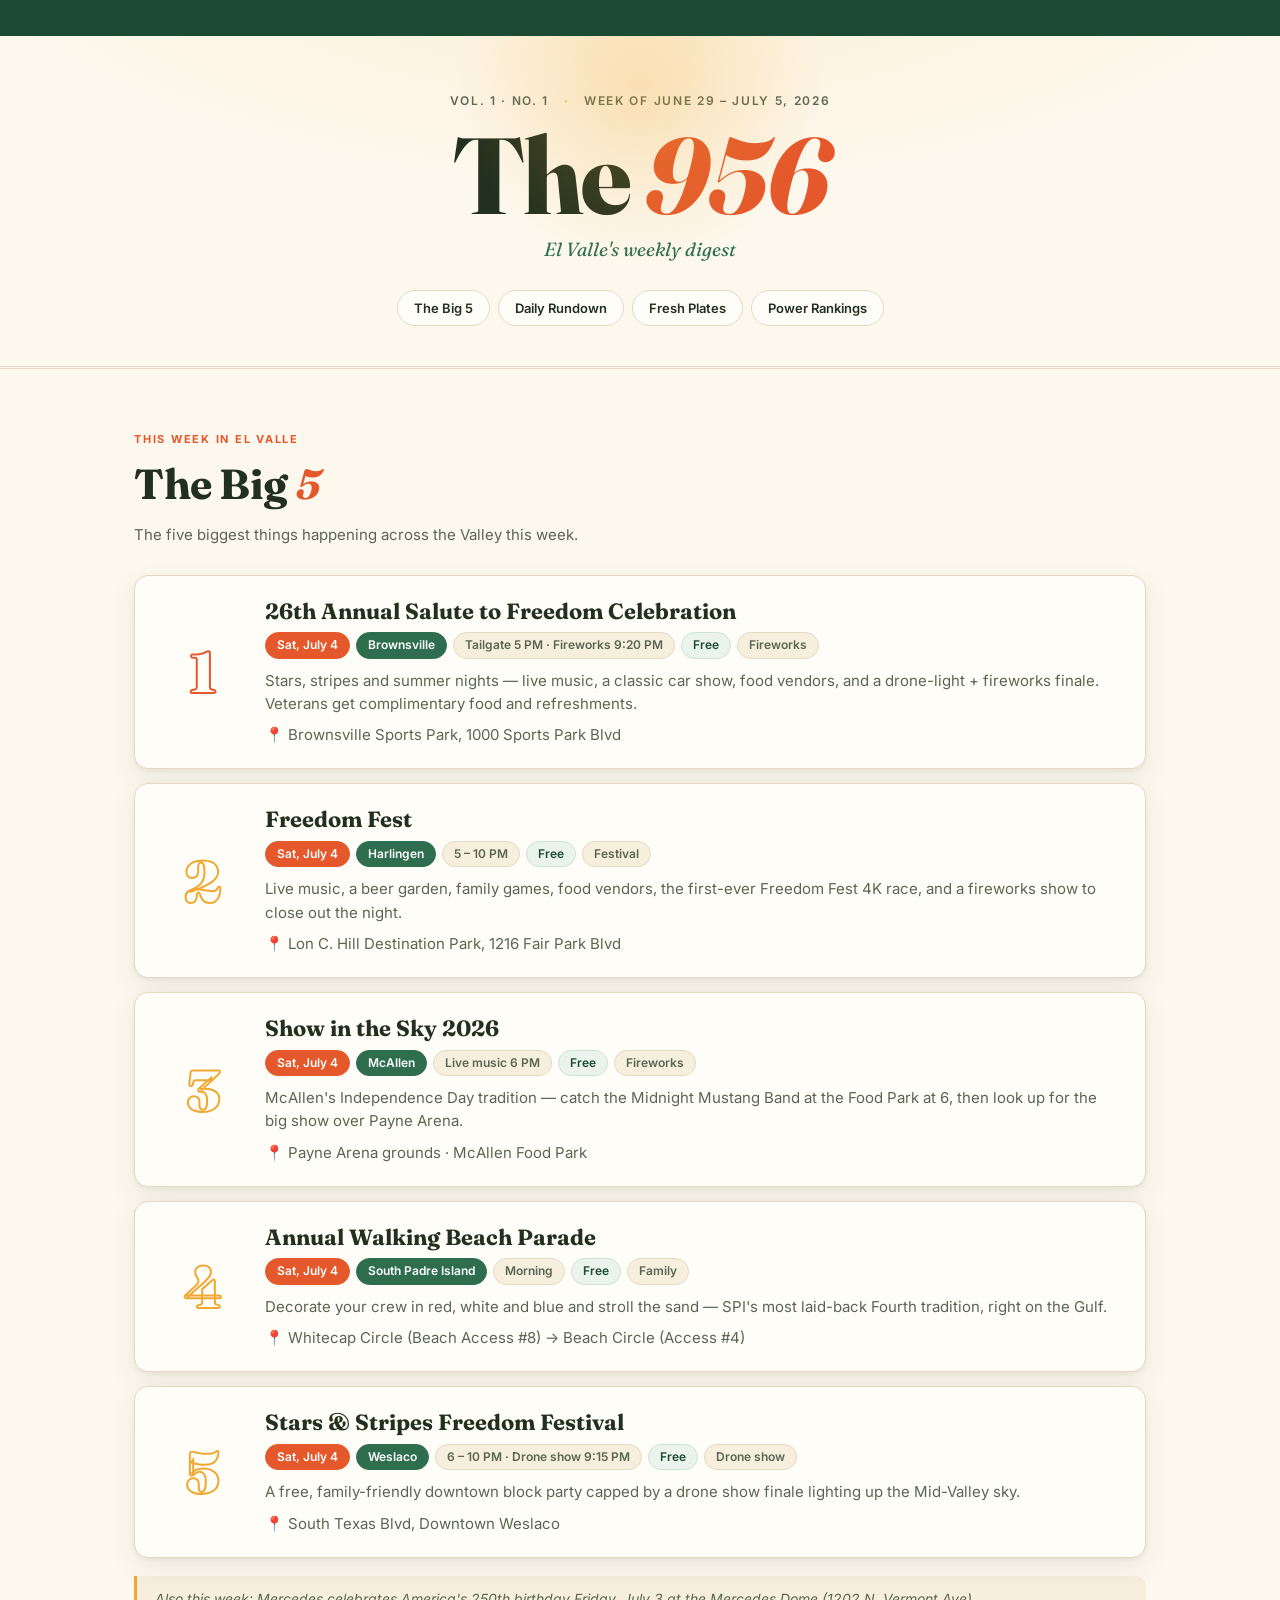
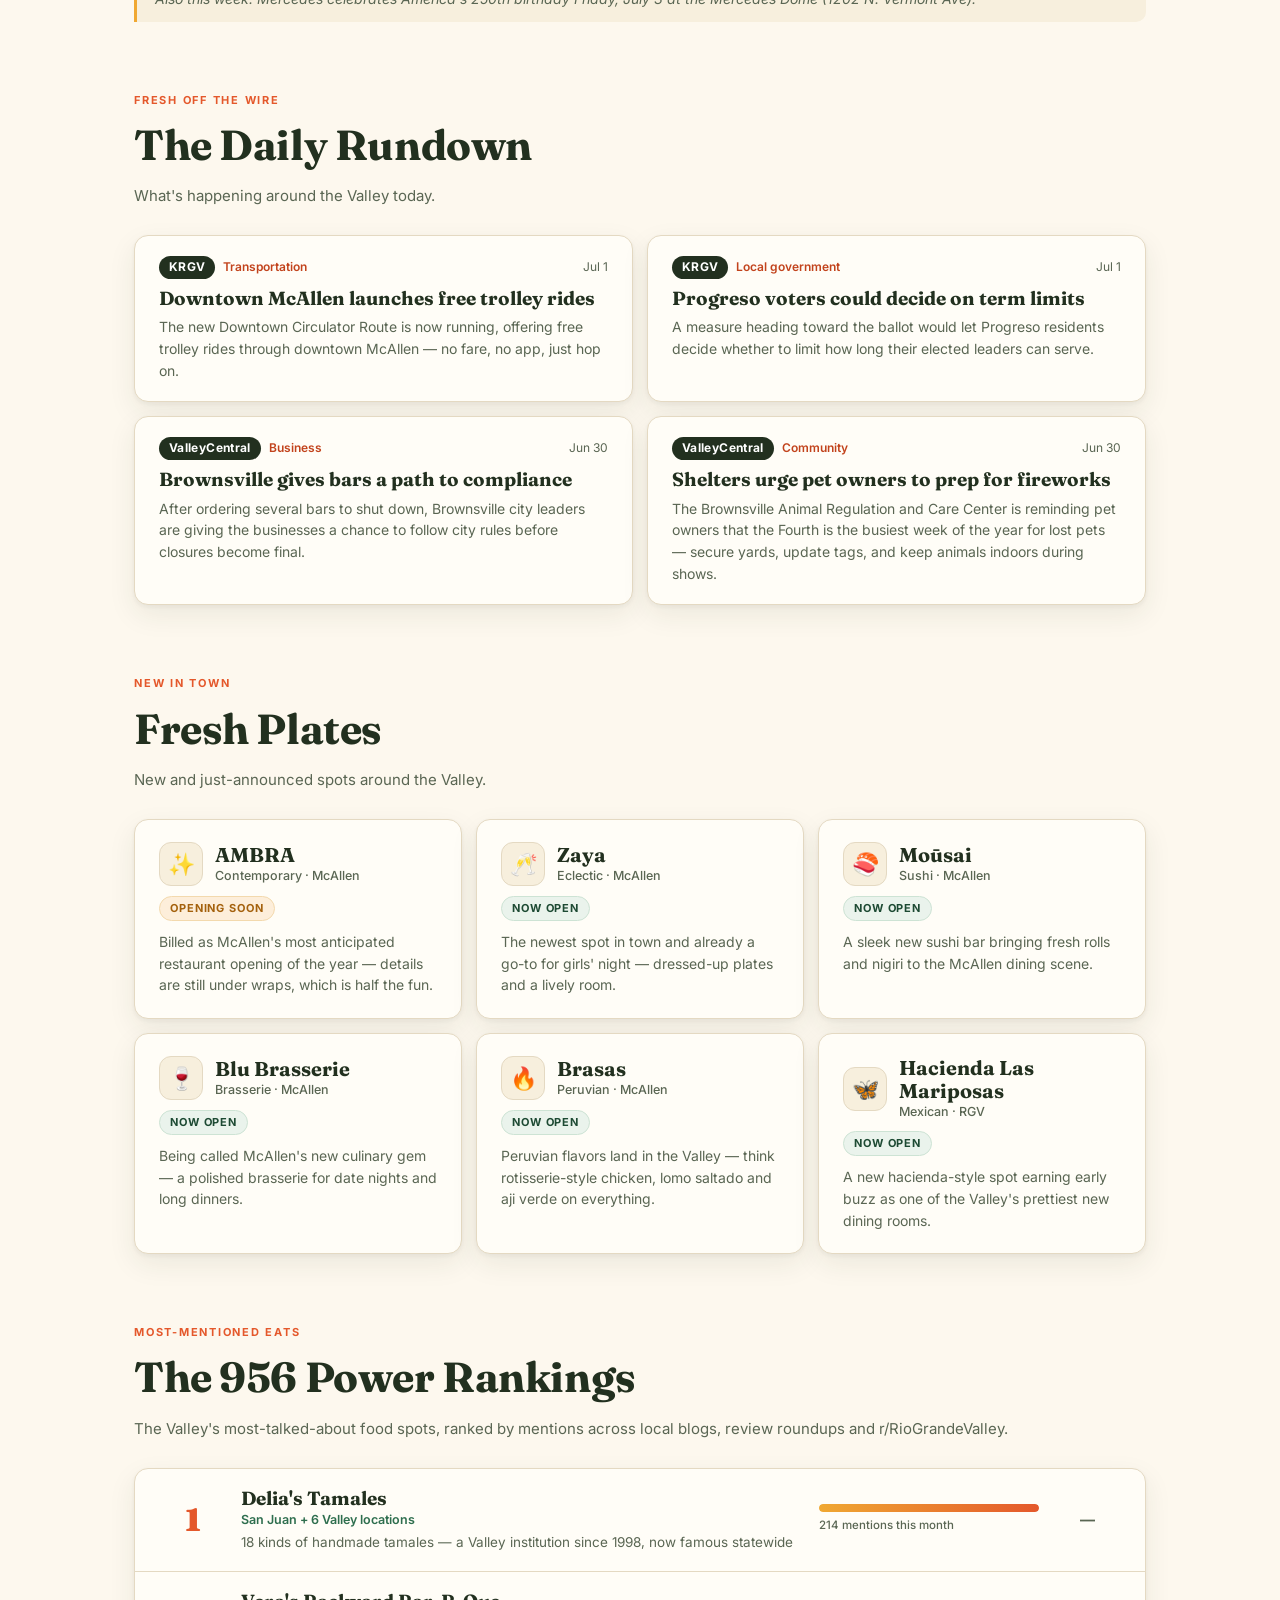
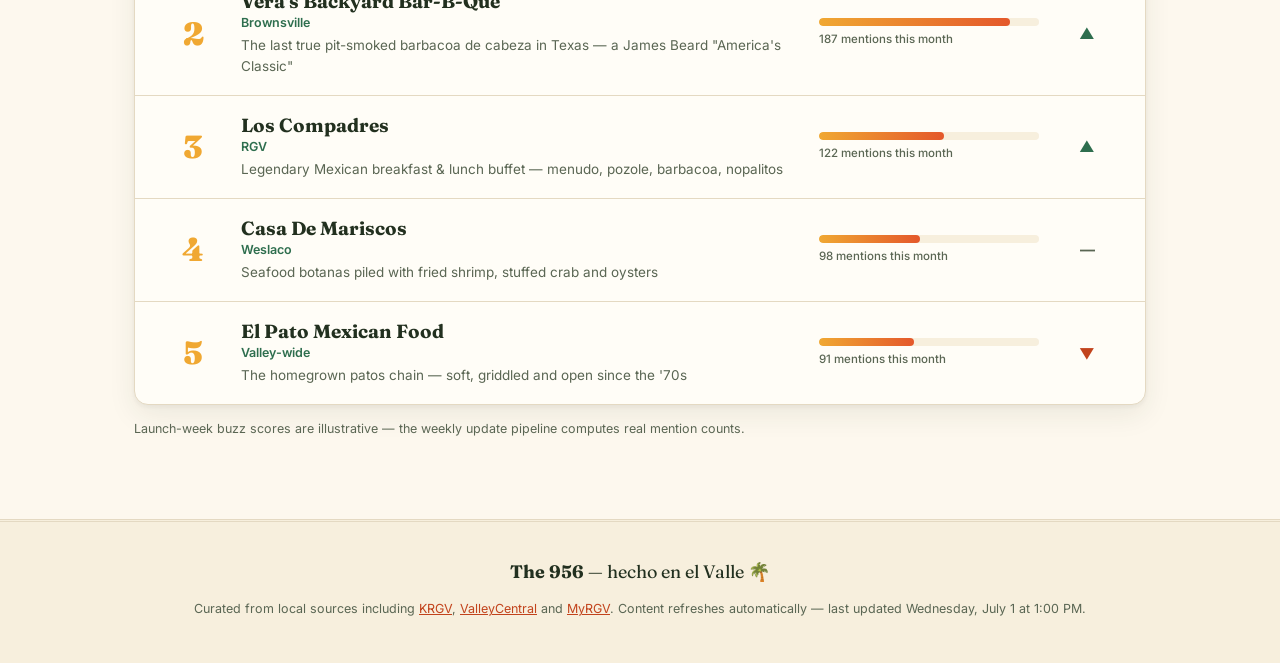
==== index.html @ 92c0859e "Launch The 956 - El Valle's weekly digest Static local-digest site for the Rio Grande Valley with au" ====
<!DOCTYPE html>
<html lang="en">
<head>
  <meta charset="UTF-8" />
  <meta name="viewport" content="width=device-width, initial-scale=1.0" />
  <title>The 956 — El Valle's Weekly Digest</title>
  <meta name="description" content="The Rio Grande Valley's local digest: this week's biggest events, daily news, new restaurants, and the Valley's most-talked-about food spots." />
  <link rel="preconnect" href="https://fonts.googleapis.com" />
  <link rel="preconnect" href="https://fonts.gstatic.com" crossorigin />
  <link href="https://fonts.googleapis.com/css2?family=Fraunces:opsz,wght,SOFT@9..144,300..900,50&family=Inter:wght@400;500;600;700&display=swap" rel="stylesheet" />
  <link rel="stylesheet" href="assets/style.css" />
  <link rel="icon" href="data:image/svg+xml,<svg xmlns='http://www.w3.org/2000/svg' viewBox='0 0 100 100'><text y='.9em' font-size='90'>🌴</text></svg>" />
</head>
<body>

  <div class="ticker" id="ticker" aria-label="This week's highlights">
    <div class="ticker-track" id="ticker-track"></div>
  </div>

  <header class="masthead">
    <div class="wrap">
      <div class="masthead-meta">
        <span id="edition">—</span>
        <span class="dot">·</span>
        <span id="week-of">—</span>
      </div>
      <h1 class="masthead-title">The <span class="accent">956</span></h1>
      <p class="masthead-tag" id="tagline">El Valle's weekly digest</p>
      <nav class="masthead-nav">
        <a href="#events">The Big 5</a>
        <a href="#news">Daily Rundown</a>
        <a href="#fresh">Fresh Plates</a>
        <a href="#rankings">Power Rankings</a>
      </nav>
    </div>
    <div class="sun" aria-hidden="true"></div>
  </header>

  <main class="wrap">

    <section id="events" class="section">
      <div class="section-head">
        <span class="overline">This week in el Valle</span>
        <h2>The Big <em>5</em></h2>
        <p class="section-note" data-note="events"></p>
      </div>
      <ol class="event-list" id="event-list"></ol>
      <p class="also" id="also-happening"></p>
    </section>

    <section id="news" class="section">
      <div class="section-head">
        <span class="overline">Fresh off the wire</span>
        <h2>The Daily Rundown</h2>
        <p class="section-note" data-note="news"></p>
      </div>
      <div class="news-list" id="news-list"></div>
    </section>

    <section id="fresh" class="section">
      <div class="section-head">
        <span class="overline">New in town</span>
        <h2>Fresh Plates</h2>
        <p class="section-note" data-note="restaurants"></p>
      </div>
      <div class="resto-grid" id="resto-grid"></div>
    </section>

    <section id="rankings" class="section">
      <div class="section-head">
        <span class="overline">Most-mentioned eats</span>
        <h2>The 956 Power Rankings</h2>
        <p class="section-note" data-note="rankings"></p>
      </div>
      <div class="rank-list" id="rank-list"></div>
      <p class="fineprint" id="rank-disclaimer"></p>
    </section>

  </main>

  <footer class="footer">
    <div class="wrap">
      <p><strong>The 956</strong> — hecho en el Valle 🌴</p>
      <p class="fineprint">
        Curated from local sources including <a href="https://www.krgv.com/news" target="_blank" rel="noopener">KRGV</a>,
        <a href="https://www.valleycentral.com/" target="_blank" rel="noopener">ValleyCentral</a> and
        <a href="https://myrgv.com/" target="_blank" rel="noopener">MyRGV</a>.
        Content refreshes automatically — last updated <span id="updated-at">—</span>.
      </p>
    </div>
  </footer>

  <script src="assets/app.js"></script>
</body>
</html>
---- assets/style.css ----
/* ————— The 956 — El Valle's weekly digest ————— */

:root {
  --paper: #fdf8ee;
  --paper-2: #f7efdd;
  --ink: #22301f;
  --ink-soft: #5a6653;
  --sunset: #e4582b;
  --sunset-deep: #c2431c;
  --citrus: #f0a832;
  --palm: #2e6e4e;
  --palm-deep: #1d4a33;
  --sky: #bfd9d2;
  --card: #fffdf7;
  --line: #e4d9c2;
  --serif: "Fraunces", Georgia, serif;
  --sans: "Inter", system-ui, sans-serif;
  --radius: 14px;
  --shadow: 0 2px 4px rgba(34, 48, 31, 0.05), 0 10px 28px rgba(34, 48, 31, 0.08);
}

* { box-sizing: border-box; margin: 0; padding: 0; }

html { scroll-behavior: smooth; }

body {
  font-family: var(--sans);
  color: var(--ink);
  background: var(--paper);
  background-image: radial-gradient(ellipse 1200px 500px at 50% -100px, #fdeed3 0%, var(--paper) 60%);
  line-height: 1.55;
}

.wrap { max-width: 1060px; margin: 0 auto; padding: 0 24px; }

a { color: var(--sunset-deep); }

/* ————— ticker ————— */

.ticker {
  background: var(--palm-deep);
  color: #f2ecd9;
  font-size: 13px;
  font-weight: 500;
  overflow: hidden;
  white-space: nowrap;
  padding: 8px 0;
}

.ticker-track {
  display: inline-block;
  animation: ticker 42s linear infinite;
  padding-left: 100vw;
}

.ticker-track span { margin-right: 56px; }

@keyframes ticker {
  from { transform: translateX(0); }
  to { transform: translateX(-100%); }
}

/* ————— masthead ————— */

.masthead {
  position: relative;
  text-align: center;
  padding: 56px 0 40px;
  border-bottom: 3px double var(--line);
  overflow: hidden;
}

.sun {
  position: absolute;
  top: -140px;
  left: 50%;
  transform: translateX(-50%);
  width: 380px;
  height: 380px;
  border-radius: 50%;
  background: radial-gradient(circle, rgba(240, 168, 50, 0.28) 0%, rgba(240, 168, 50, 0) 68%);
  pointer-events: none;
}

.masthead-meta {
  font-size: 12px;
  font-weight: 600;
  letter-spacing: 0.14em;
  text-transform: uppercase;
  color: var(--ink-soft);
}

.masthead-meta .dot { margin: 0 10px; color: var(--citrus); }

.masthead-title {
  font-family: var(--serif);
  font-weight: 800;
  font-size: clamp(56px, 10vw, 108px);
  line-height: 1;
  letter-spacing: -0.02em;
  margin: 10px 0 6px;
}

.masthead-title .accent {
  color: var(--sunset);
  font-style: italic;
}

.masthead-tag {
  font-family: var(--serif);
  font-style: italic;
  font-size: 19px;
  color: var(--palm);
}

.masthead-nav {
  margin-top: 26px;
  display: flex;
  justify-content: center;
  flex-wrap: wrap;
  gap: 8px;
}

.masthead-nav a {
  text-decoration: none;
  font-size: 13px;
  font-weight: 600;
  color: var(--ink);
  padding: 7px 16px;
  border: 1.5px solid var(--line);
  border-radius: 999px;
  background: var(--card);
  transition: all 0.15s ease;
}

.masthead-nav a:hover {
  border-color: var(--sunset);
  color: var(--sunset-deep);
  transform: translateY(-1px);
}

/* ————— sections ————— */

.section { padding: 56px 0 8px; }

.section-head { margin-bottom: 28px; }

.overline {
  display: inline-block;
  font-size: 11px;
  font-weight: 700;
  letter-spacing: 0.16em;
  text-transform: uppercase;
  color: var(--sunset);
  margin-bottom: 4px;
}

.section-head h2 {
  font-family: var(--serif);
  font-weight: 700;
  font-size: clamp(30px, 5vw, 42px);
  letter-spacing: -0.01em;
}

.section-head h2 em { color: var(--sunset); }

.section-note { color: var(--ink-soft); margin-top: 6px; font-size: 15px; }

/* ————— events ————— */

.event-list { list-style: none; display: grid; gap: 14px; }

.event-card {
  display: grid;
  grid-template-columns: 84px 1fr;
  gap: 20px;
  background: var(--card);
  border: 1px solid var(--line);
  border-radius: var(--radius);
  padding: 22px 26px;
  box-shadow: var(--shadow);
  transition: transform 0.15s ease;
}

.event-card:hover { transform: translateY(-2px); }

.event-num {
  font-family: var(--serif);
  font-weight: 900;
  font-size: 58px;
  line-height: 1;
  color: transparent;
  -webkit-text-stroke: 2px var(--citrus);
  align-self: center;
  text-align: center;
}

.event-card:first-child .event-num { -webkit-text-stroke: 2px var(--sunset); }

.event-body h3 {
  font-family: var(--serif);
  font-size: 22px;
  font-weight: 700;
  line-height: 1.2;
}

.event-body h3 a { color: inherit; text-decoration: none; }
.event-body h3 a:hover { color: var(--sunset-deep); }

.event-meta {
  display: flex;
  flex-wrap: wrap;
  gap: 6px;
  margin: 8px 0 10px;
}

.chip {
  font-size: 12px;
  font-weight: 600;
  padding: 3px 11px;
  border-radius: 999px;
  background: var(--paper-2);
  color: var(--ink-soft);
  border: 1px solid var(--line);
}

.chip.date { background: var(--sunset); border-color: var(--sunset); color: #fff; }
.chip.city { background: var(--palm); border-color: var(--palm); color: #fff; }
.chip.free { background: #eaf3ec; border-color: #cde3d4; color: var(--palm-deep); }

.event-body p { color: var(--ink-soft); font-size: 15px; }

.event-venue {
  font-size: 13px;
  color: var(--ink-soft);
  margin-top: 8px !important;
}

.also {
  margin-top: 18px;
  font-size: 14px;
  font-style: italic;
  color: var(--ink-soft);
  padding: 12px 18px;
  border-left: 3px solid var(--citrus);
  background: var(--paper-2);
  border-radius: 0 10px 10px 0;
}

/* ————— news ————— */

.news-list {
  display: grid;
  grid-template-columns: 1fr 1fr;
  gap: 14px;
}

.news-item {
  background: var(--card);
  border: 1px solid var(--line);
  border-radius: var(--radius);
  padding: 20px 24px;
  box-shadow: var(--shadow);
}

.news-top {
  display: flex;
  align-items: center;
  gap: 8px;
  margin-bottom: 8px;
  font-size: 12px;
}

.news-source {
  font-weight: 700;
  color: #fff;
  background: var(--ink);
  padding: 2px 10px;
  border-radius: 999px;
  letter-spacing: 0.03em;
}

.news-topic { color: var(--sunset-deep); font-weight: 600; }
.news-date { color: var(--ink-soft); margin-left: auto; }

.news-item h3 {
  font-family: var(--serif);
  font-size: 19px;
  font-weight: 700;
  line-height: 1.25;
  margin-bottom: 6px;
}

.news-item p { font-size: 14px; color: var(--ink-soft); }

/* ————— restaurants ————— */

.resto-grid {
  display: grid;
  grid-template-columns: repeat(auto-fill, minmax(280px, 1fr));
  gap: 14px;
}

.resto-card {
  background: var(--card);
  border: 1px solid var(--line);
  border-radius: var(--radius);
  padding: 22px 24px;
  box-shadow: var(--shadow);
  display: flex;
  flex-direction: column;
  gap: 10px;
  transition: transform 0.15s ease;
}

.resto-card:hover { transform: translateY(-2px); }

.resto-top { display: flex; align-items: center; gap: 12px; }

.resto-emoji {
  width: 44px;
  height: 44px;
  border-radius: 12px;
  background: var(--paper-2);
  border: 1px solid var(--line);
  display: grid;
  place-items: center;
  font-size: 22px;
  flex-shrink: 0;
}

.resto-name {
  font-family: var(--serif);
  font-size: 20px;
  font-weight: 700;
  line-height: 1.15;
}

.resto-sub { font-size: 12.5px; color: var(--ink-soft); font-weight: 500; }

.badge {
  align-self: flex-start;
  font-size: 11px;
  font-weight: 700;
  letter-spacing: 0.08em;
  text-transform: uppercase;
  padding: 3px 10px;
  border-radius: 999px;
}

.badge.open { background: #eaf3ec; color: var(--palm-deep); border: 1px solid #cde3d4; }
.badge.soon { background: #fdeeda; color: #a4610d; border: 1px solid #f3d9ad; }

.resto-card p { font-size: 14px; color: var(--ink-soft); }

/* ————— rankings ————— */

.rank-list {
  background: var(--card);
  border: 1px solid var(--line);
  border-radius: var(--radius);
  box-shadow: var(--shadow);
  overflow: hidden;
}

.rank-row {
  display: grid;
  grid-template-columns: 64px 1fr 220px 64px;
  gap: 16px;
  align-items: center;
  padding: 18px 26px;
}

.rank-row + .rank-row { border-top: 1px solid var(--line); }

.rank-pos {
  font-family: var(--serif);
  font-weight: 900;
  font-size: 32px;
  color: var(--citrus);
  text-align: center;
}

.rank-row:first-child .rank-pos { color: var(--sunset); }

.rank-name {
  font-family: var(--serif);
  font-size: 19px;
  font-weight: 700;
  line-height: 1.2;
}

.rank-city { font-size: 12.5px; font-weight: 600; color: var(--palm); }

.rank-known { font-size: 13.5px; color: var(--ink-soft); margin-top: 3px; }

.buzz { display: flex; flex-direction: column; gap: 5px; }

.buzz-bar {
  height: 8px;
  border-radius: 999px;
  background: var(--paper-2);
  overflow: hidden;
}

.buzz-fill {
  height: 100%;
  border-radius: 999px;
  background: linear-gradient(90deg, var(--citrus), var(--sunset));
}

.buzz-label { font-size: 11.5px; color: var(--ink-soft); font-weight: 500; }

.trend { font-size: 15px; font-weight: 700; text-align: center; }
.trend.up { color: var(--palm); }
.trend.down { color: var(--sunset-deep); }
.trend.steady { color: var(--ink-soft); }

/* ————— footer ————— */

.footer {
  margin-top: 72px;
  padding: 36px 0 44px;
  border-top: 3px double var(--line);
  text-align: center;
  background: var(--paper-2);
}

.footer p:first-child { font-family: var(--serif); font-size: 18px; margin-bottom: 8px; }

.fineprint { font-size: 12.5px; color: var(--ink-soft); margin-top: 14px; }

/* ————— responsive ————— */

@media (max-width: 760px) {
  .news-list { grid-template-columns: 1fr; }
  .event-card { grid-template-columns: 56px 1fr; padding: 18px 20px; gap: 14px; }
  .event-num { font-size: 40px; }
  .rank-row { grid-template-columns: 44px 1fr 56px; padding: 16px 18px; }
  .rank-row .buzz { display: none; }
  .rank-pos { font-size: 24px; }
}
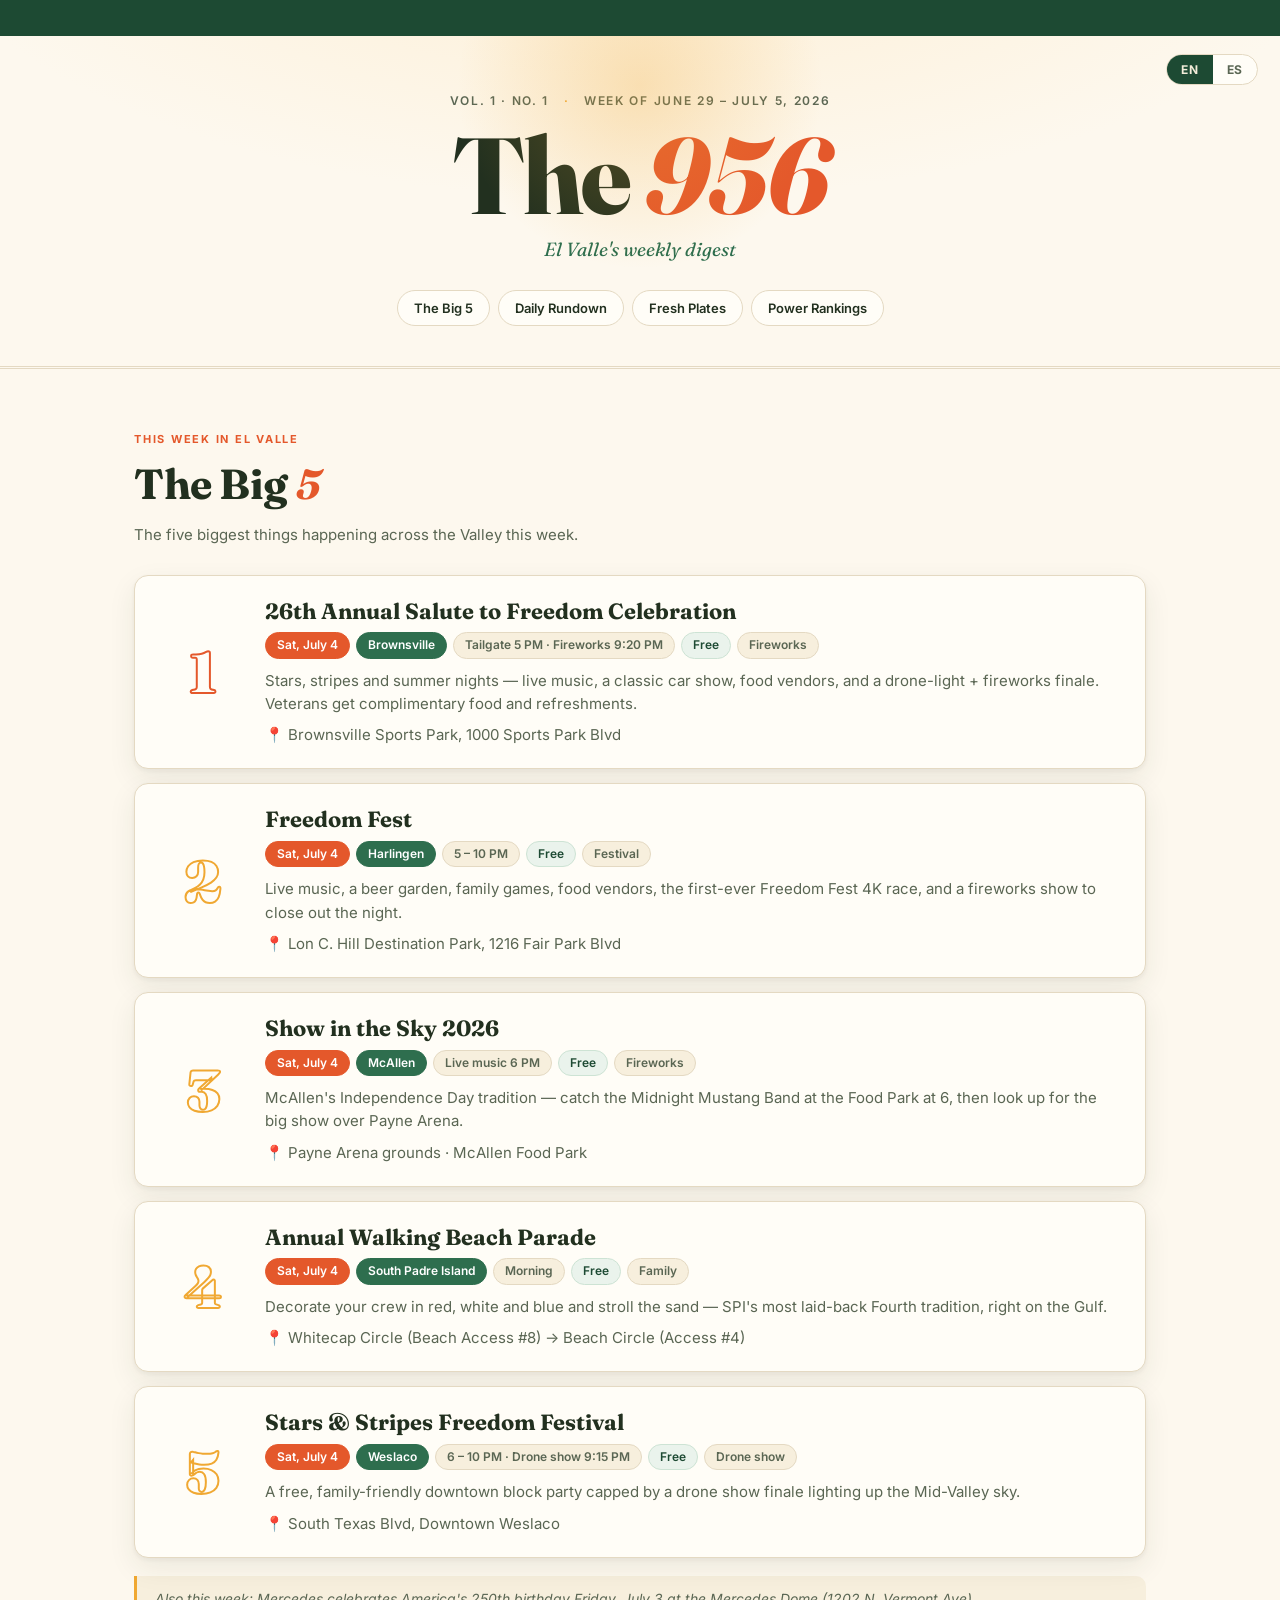
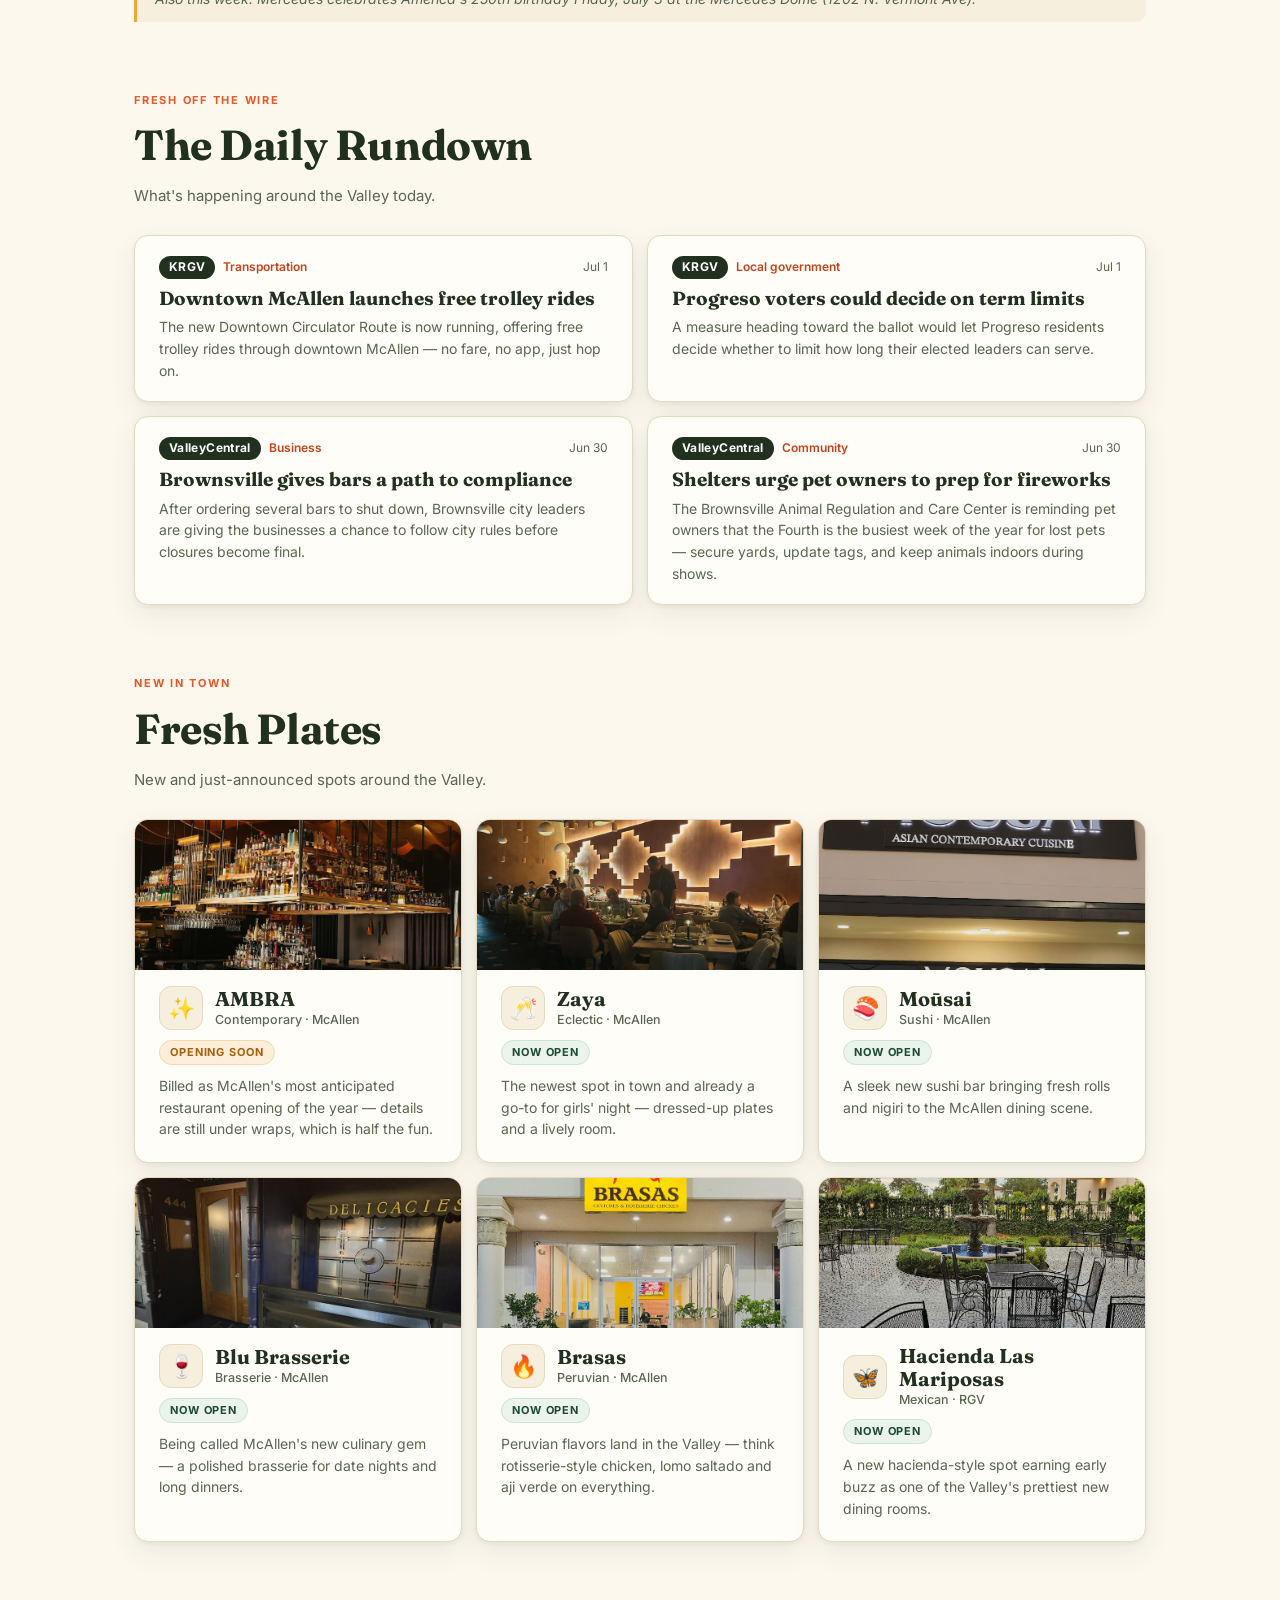
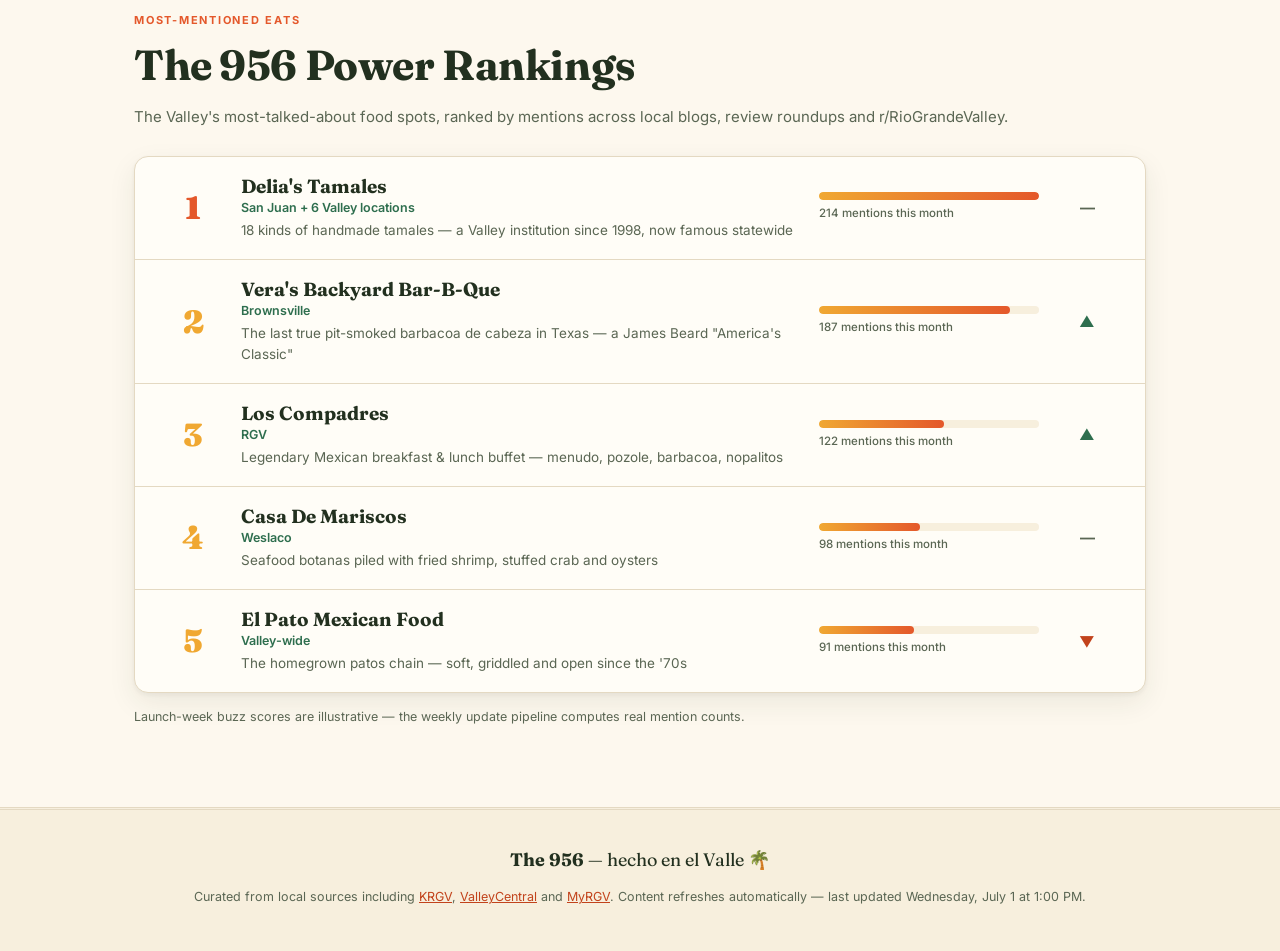
==== commit 5a9591a6: "Bilingual site: EN/ES toggle with full Spanish content - Every data field can carry a _es twin; rend" ====
--- a/index.html
+++ b/index.html
@@ -18,6 +18,10 @@
   </div>
 
   <header class="masthead">
+    <div class="lang-toggle" id="lang-toggle" aria-label="Language">
+      <button data-lang="en">EN</button>
+      <button data-lang="es">ES</button>
+    </div>
     <div class="wrap">
       <div class="masthead-meta">
         <span id="edition">—</span>
@@ -27,10 +31,10 @@
       <h1 class="masthead-title">The <span class="accent">956</span></h1>
       <p class="masthead-tag" id="tagline">El Valle's weekly digest</p>
       <nav class="masthead-nav">
-        <a href="#events">The Big 5</a>
-        <a href="#news">Daily Rundown</a>
-        <a href="#fresh">Fresh Plates</a>
-        <a href="#rankings">Power Rankings</a>
+        <a href="#events" data-ui="nav-events">The Big 5</a>
+        <a href="#news" data-ui="nav-news">Daily Rundown</a>
+        <a href="#fresh" data-ui="nav-fresh">Fresh Plates</a>
+        <a href="#rankings" data-ui="nav-rank">Power Rankings</a>
       </nav>
     </div>
     <div class="sun" aria-hidden="true"></div>
@@ -40,8 +44,8 @@
 
     <section id="events" class="section">
       <div class="section-head">
-        <span class="overline">This week in el Valle</span>
-        <h2>The Big <em>5</em></h2>
+        <span class="overline" data-ui="ov-events">This week in el Valle</span>
+        <h2 data-ui="h-events">The Big <em>5</em></h2>
         <p class="section-note" data-note="events"></p>
       </div>
       <ol class="event-list" id="event-list"></ol>
@@ -50,8 +54,8 @@
 
     <section id="news" class="section">
       <div class="section-head">
-        <span class="overline">Fresh off the wire</span>
-        <h2>The Daily Rundown</h2>
+        <span class="overline" data-ui="ov-news">Fresh off the wire</span>
+        <h2 data-ui="h-news">The Daily Rundown</h2>
         <p class="section-note" data-note="news"></p>
       </div>
       <div class="news-list" id="news-list"></div>
@@ -59,8 +63,8 @@
 
     <section id="fresh" class="section">
       <div class="section-head">
-        <span class="overline">New in town</span>
-        <h2>Fresh Plates</h2>
+        <span class="overline" data-ui="ov-fresh">New in town</span>
+        <h2 data-ui="h-fresh">Fresh Plates</h2>
         <p class="section-note" data-note="restaurants"></p>
       </div>
       <div class="resto-grid" id="resto-grid"></div>
@@ -68,8 +72,8 @@
 
     <section id="rankings" class="section">
       <div class="section-head">
-        <span class="overline">Most-mentioned eats</span>
-        <h2>The 956 Power Rankings</h2>
+        <span class="overline" data-ui="ov-rank">Most-mentioned eats</span>
+        <h2 data-ui="h-rank">The 956 Power Rankings</h2>
         <p class="section-note" data-note="rankings"></p>
       </div>
       <div class="rank-list" id="rank-list"></div>
@@ -82,10 +86,10 @@
     <div class="wrap">
       <p><strong>The 956</strong> — hecho en el Valle 🌴</p>
       <p class="fineprint">
-        Curated from local sources including <a href="https://www.krgv.com/news" target="_blank" rel="noopener">KRGV</a>,
+        <span data-ui="footer-curated">Curated from local sources including <a href="https://www.krgv.com/news" target="_blank" rel="noopener">KRGV</a>,
         <a href="https://www.valleycentral.com/" target="_blank" rel="noopener">ValleyCentral</a> and
-        <a href="https://myrgv.com/" target="_blank" rel="noopener">MyRGV</a>.
-        Content refreshes automatically — last updated <span id="updated-at">—</span>.
+        <a href="https://myrgv.com/" target="_blank" rel="noopener">MyRGV</a>.</span>
+        <span data-ui="footer-updated">Content refreshes automatically — last updated</span> <span id="updated-at">—</span>.
       </p>
     </div>
   </footer>
--- a/assets/style.css
+++ b/assets/style.css
@@ -70,6 +70,35 @@
   overflow: hidden;
 }
 
+.lang-toggle {
+  position: absolute;
+  top: 18px;
+  right: 22px;
+  z-index: 2;
+  display: flex;
+  border: 1.5px solid var(--line);
+  border-radius: 999px;
+  background: var(--card);
+  overflow: hidden;
+}
+
+.lang-toggle button {
+  font-family: var(--sans);
+  font-size: 12px;
+  font-weight: 700;
+  letter-spacing: 0.06em;
+  padding: 7px 14px;
+  border: none;
+  background: transparent;
+  color: var(--ink-soft);
+  cursor: pointer;
+}
+
+.lang-toggle button.active {
+  background: var(--palm-deep);
+  color: #f2ecd9;
+}
+
 .sun {
   position: absolute;
   top: -140px;
@@ -315,6 +344,30 @@
 
 .resto-card:hover { transform: translateY(-2px); }
 
+.resto-card.has-photo { padding-top: 0; overflow: hidden; }
+
+.resto-photo {
+  margin: 0 -24px 6px;
+  height: 150px;
+  position: relative;
+}
+
+.resto-photo img {
+  width: 100%;
+  height: 100%;
+  object-fit: cover;
+  display: block;
+}
+
+.resto-photo::after {
+  /* warm tint so photos sit inside the site's palette */
+  content: "";
+  position: absolute;
+  inset: 0;
+  background: linear-gradient(180deg, rgba(240, 168, 50, 0.08), rgba(34, 48, 31, 0.14));
+  pointer-events: none;
+}
+
 .resto-top { display: flex; align-items: center; gap: 12px; }
 
 .resto-emoji {
@@ -416,6 +469,38 @@
 .trend.down { color: var(--sunset-deep); }
 .trend.steady { color: var(--ink-soft); }
 
+.rank-badge {
+  display: inline-block;
+  font-family: var(--sans);
+  font-size: 11px;
+  font-weight: 700;
+  letter-spacing: 0.04em;
+  padding: 3px 10px;
+  border-radius: 999px;
+  background: #fdeeda;
+  border: 1px solid #f3d9ad;
+  color: #a4610d;
+  vertical-align: middle;
+  margin-left: 6px;
+}
+
+.bubble-row {
+  padding: 14px 26px;
+  border-top: 1px dashed var(--line);
+  background: var(--paper-2);
+  font-size: 13.5px;
+  color: var(--ink-soft);
+}
+
+.bubble-label {
+  font-weight: 700;
+  text-transform: uppercase;
+  letter-spacing: 0.08em;
+  font-size: 11px;
+  color: var(--sunset);
+  margin-right: 10px;
+}
+
 /* ————— footer ————— */
 
 .footer {
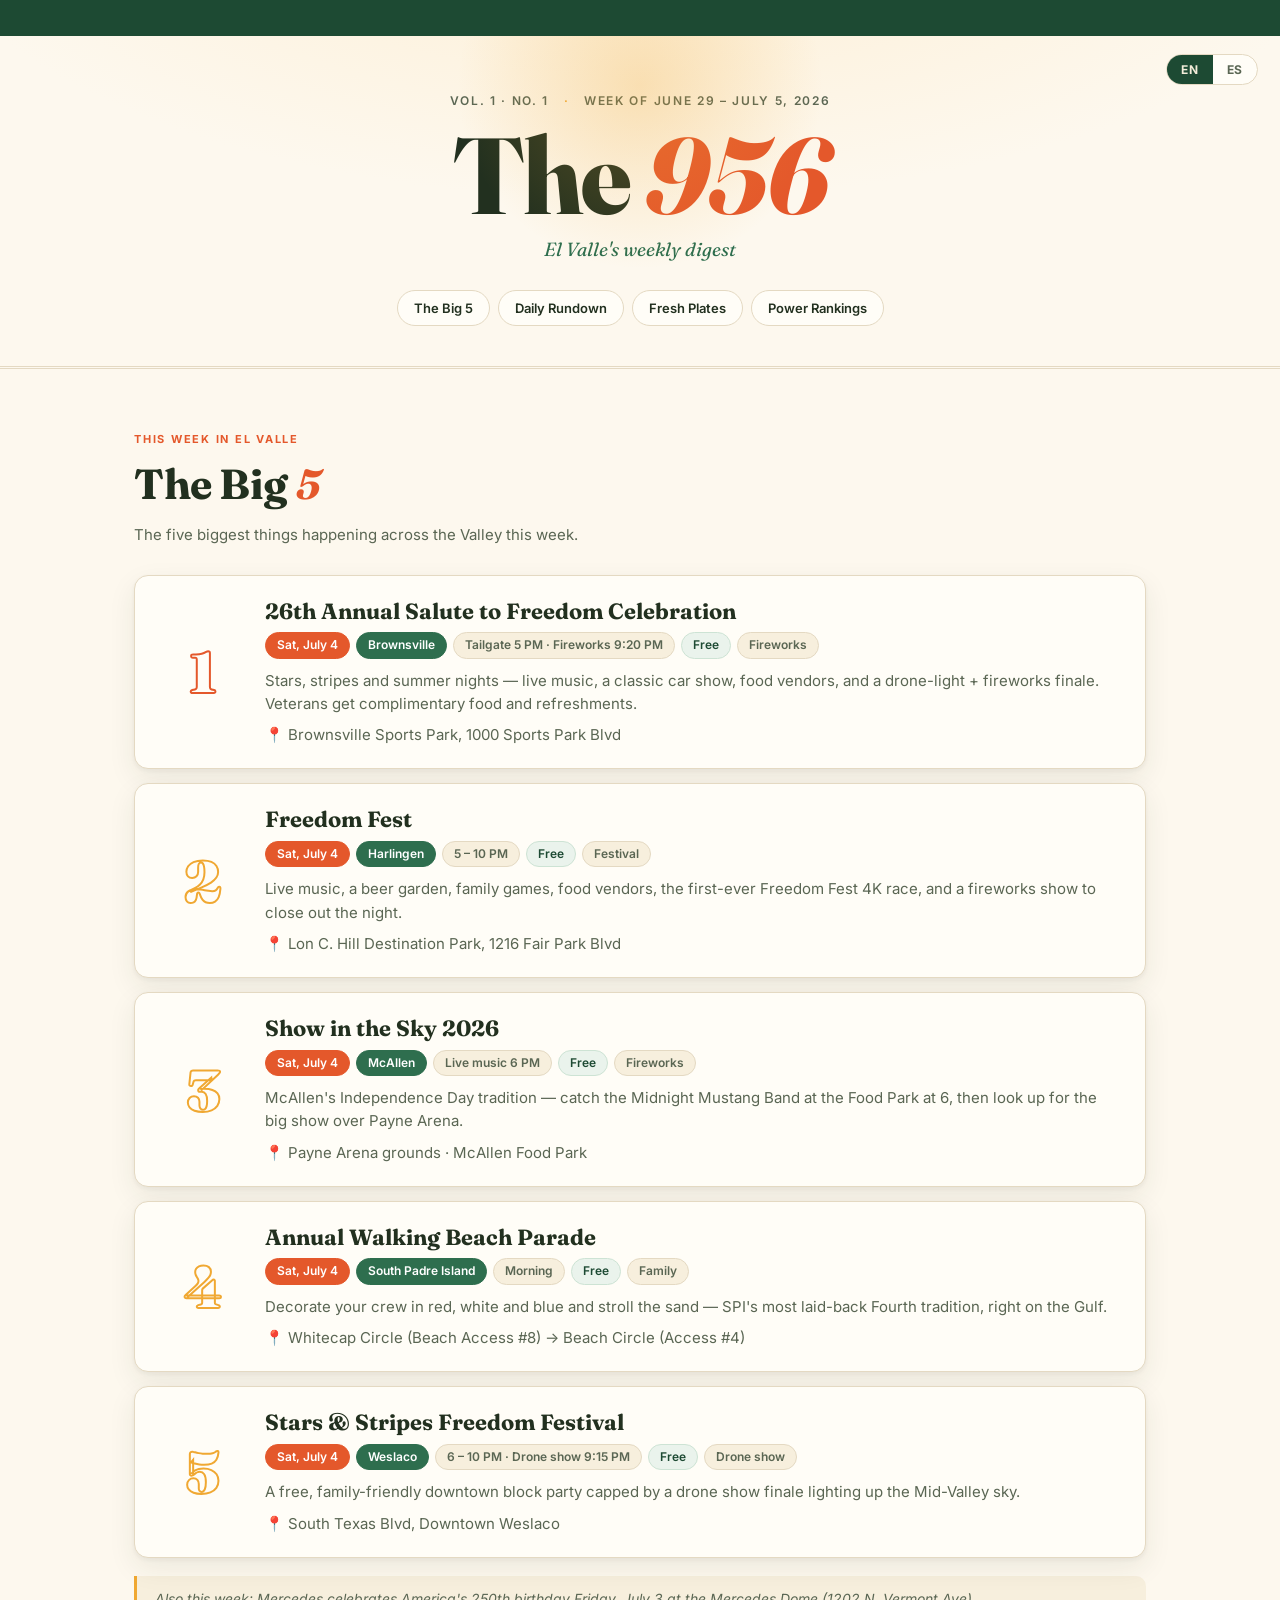
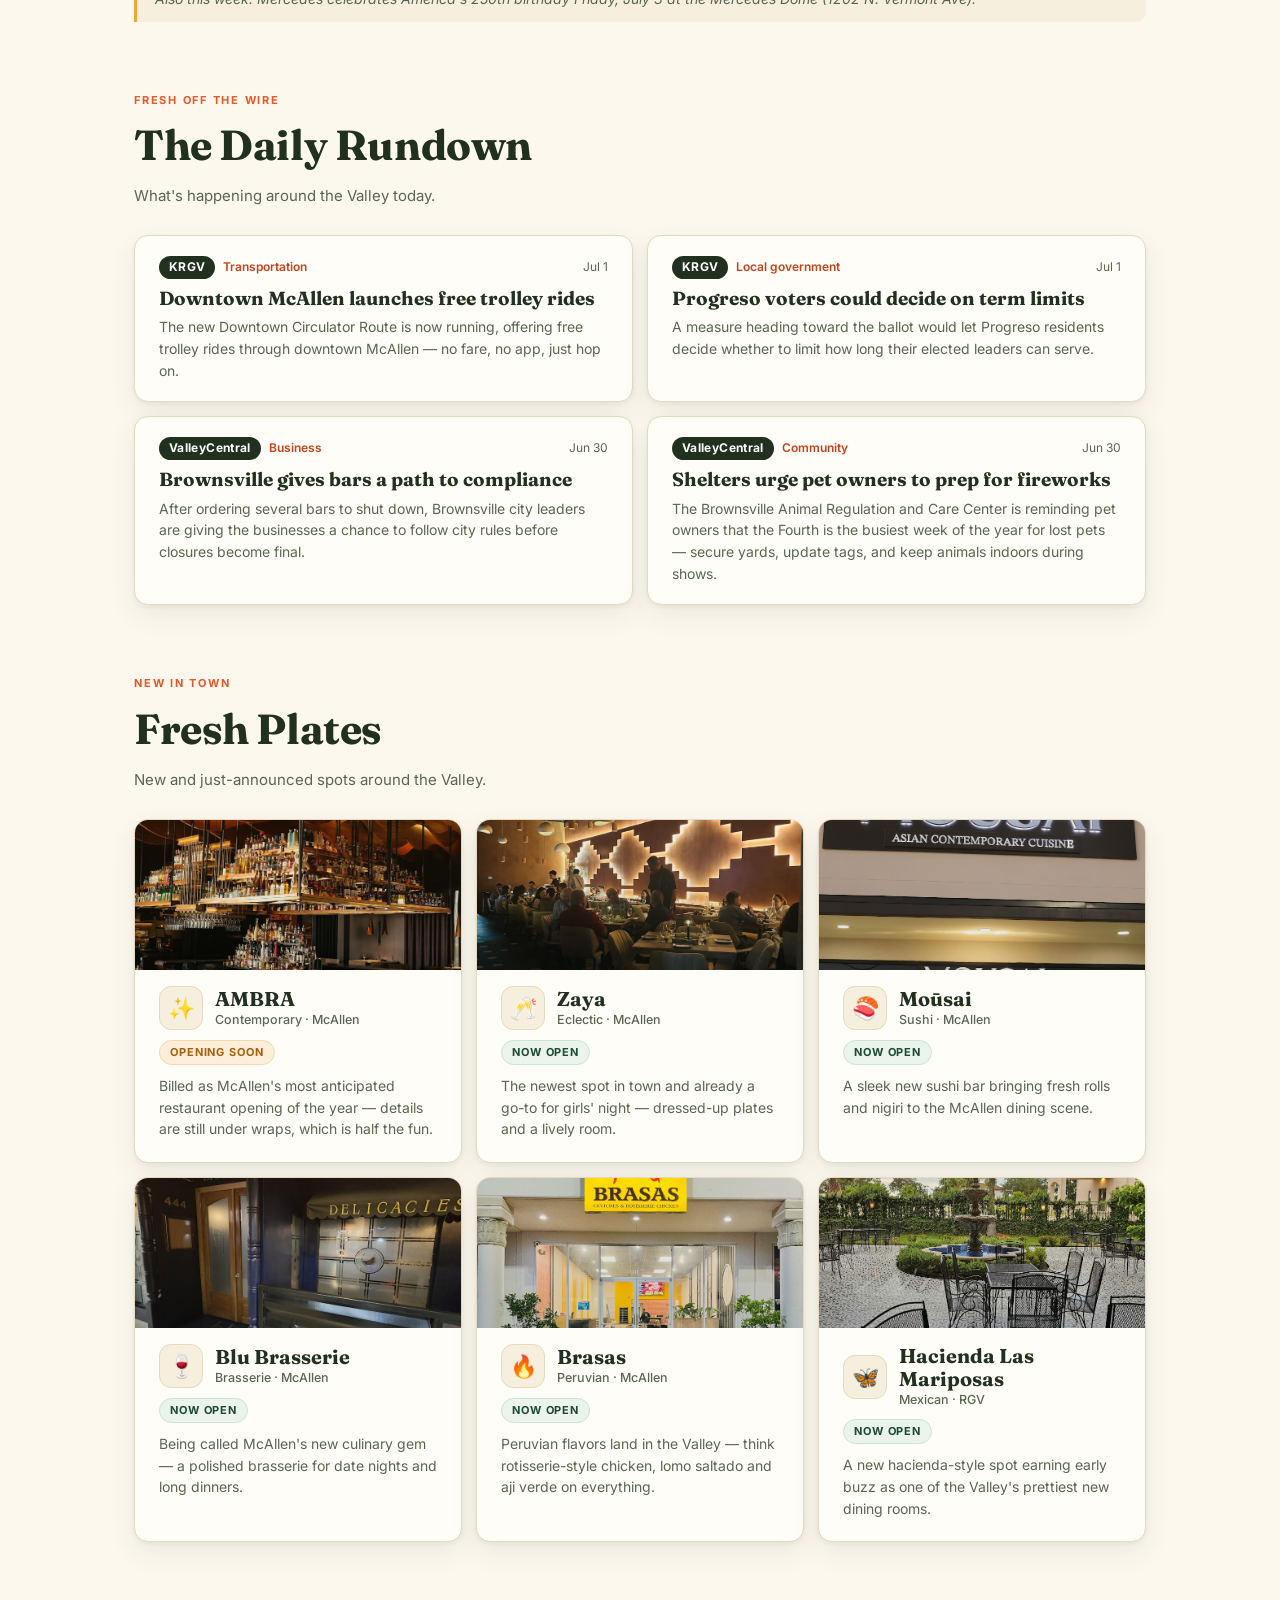
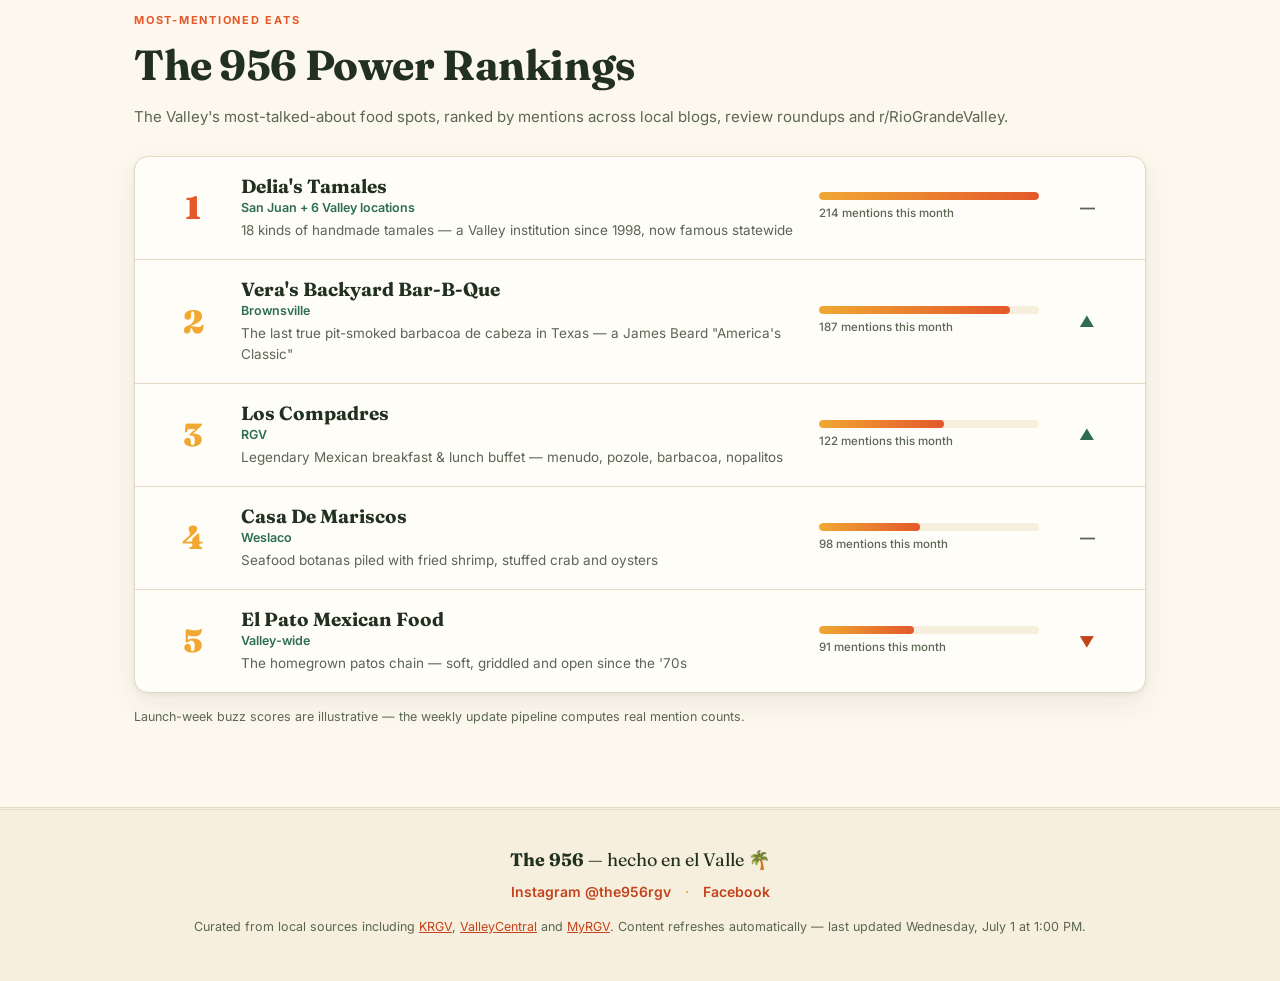
==== commit fd3318d9: "Add Instagram and Facebook links to footer Co-Authored-By: Claude Fable 5 <noreply@anthropic.com>" ====
--- a/index.html
+++ b/index.html
@@ -85,6 +85,11 @@
   <footer class="footer">
     <div class="wrap">
       <p><strong>The 956</strong> — hecho en el Valle 🌴</p>
+      <p class="social-links">
+        <a href="https://www.instagram.com/the956rgv/" target="_blank" rel="noopener">Instagram @the956rgv</a>
+        <span class="dot">·</span>
+        <a href="https://www.facebook.com/the956" target="_blank" rel="noopener">Facebook</a>
+      </p>
       <p class="fineprint">
         <span data-ui="footer-curated">Curated from local sources including <a href="https://www.krgv.com/news" target="_blank" rel="noopener">KRGV</a>,
         <a href="https://www.valleycentral.com/" target="_blank" rel="noopener">ValleyCentral</a> and
--- a/assets/style.css
+++ b/assets/style.css
@@ -513,6 +513,11 @@
 
 .footer p:first-child { font-family: var(--serif); font-size: 18px; margin-bottom: 8px; }
 
+.social-links { font-size: 14px; font-weight: 600; }
+.social-links a { text-decoration: none; }
+.social-links a:hover { text-decoration: underline; }
+.social-links .dot { margin: 0 10px; color: var(--citrus); }
+
 .fineprint { font-size: 12.5px; color: var(--ink-soft); margin-top: 14px; }
 
 /* ————— responsive ————— */
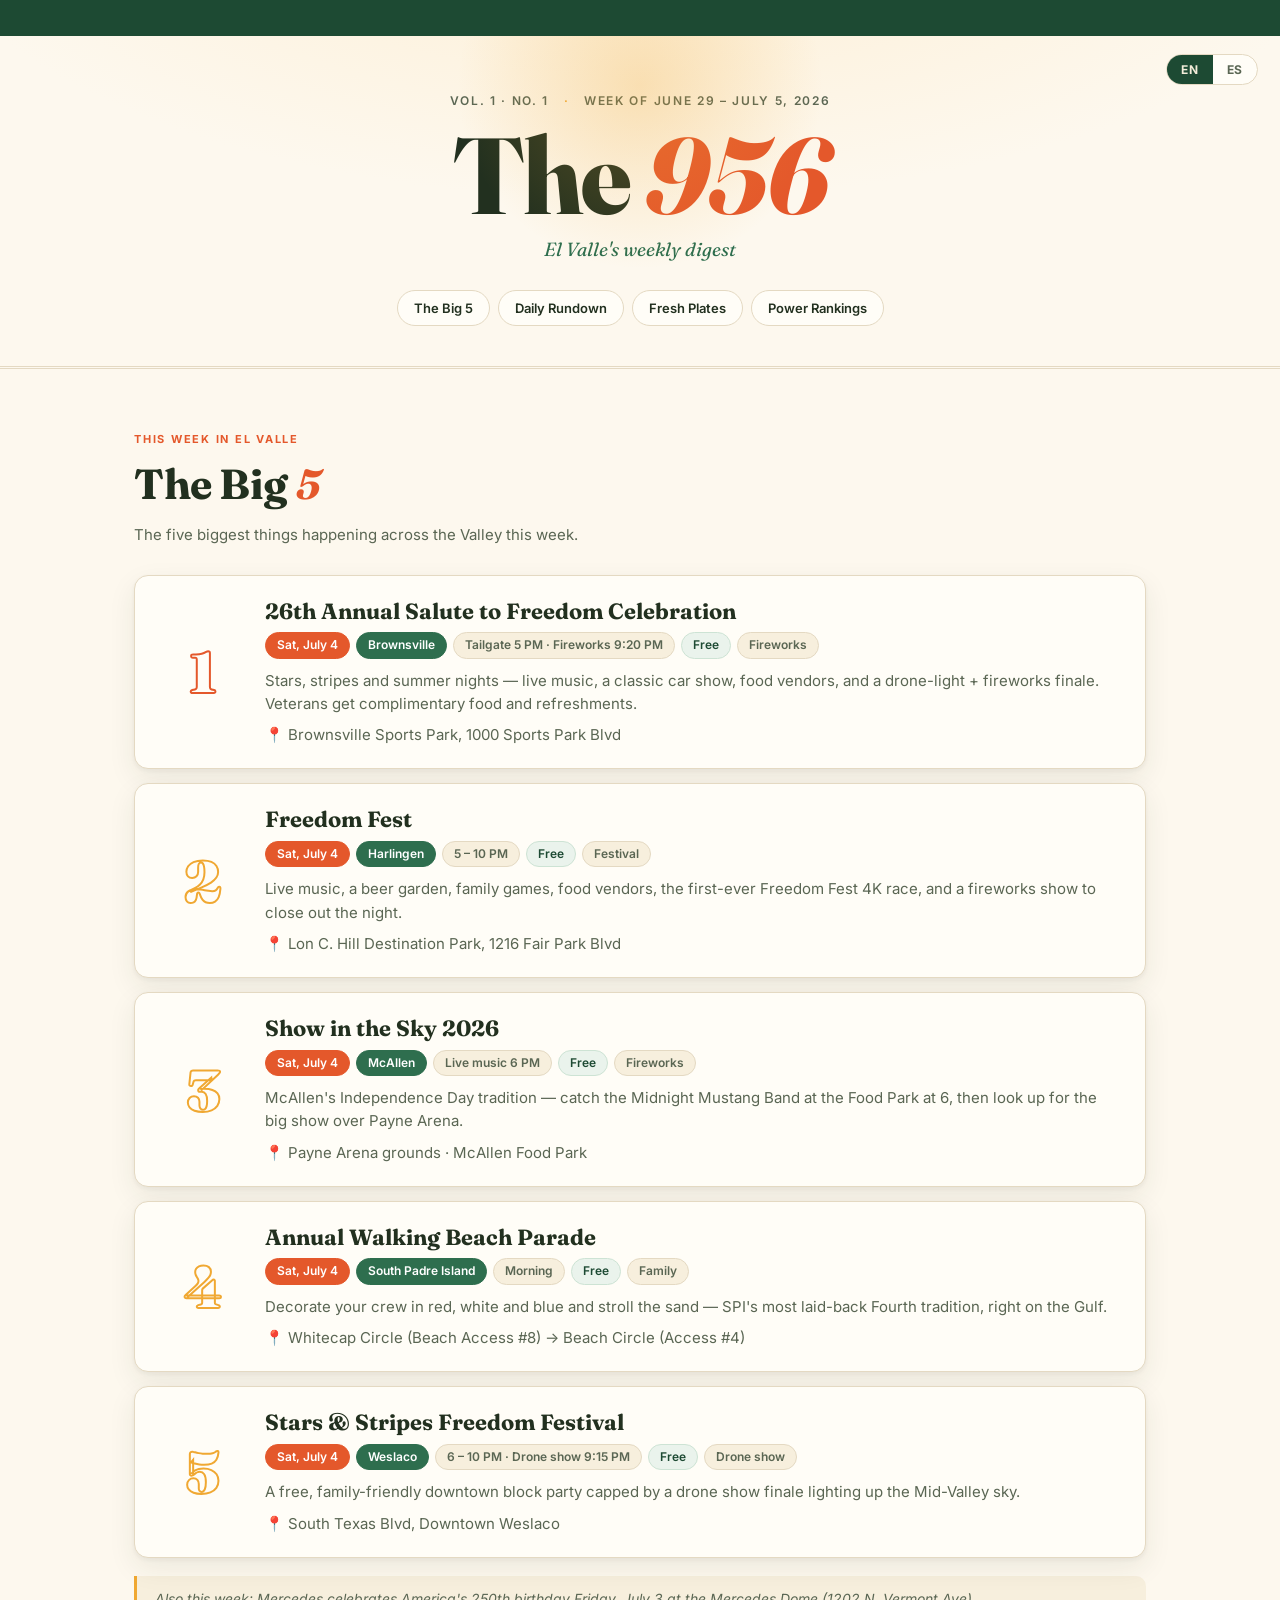
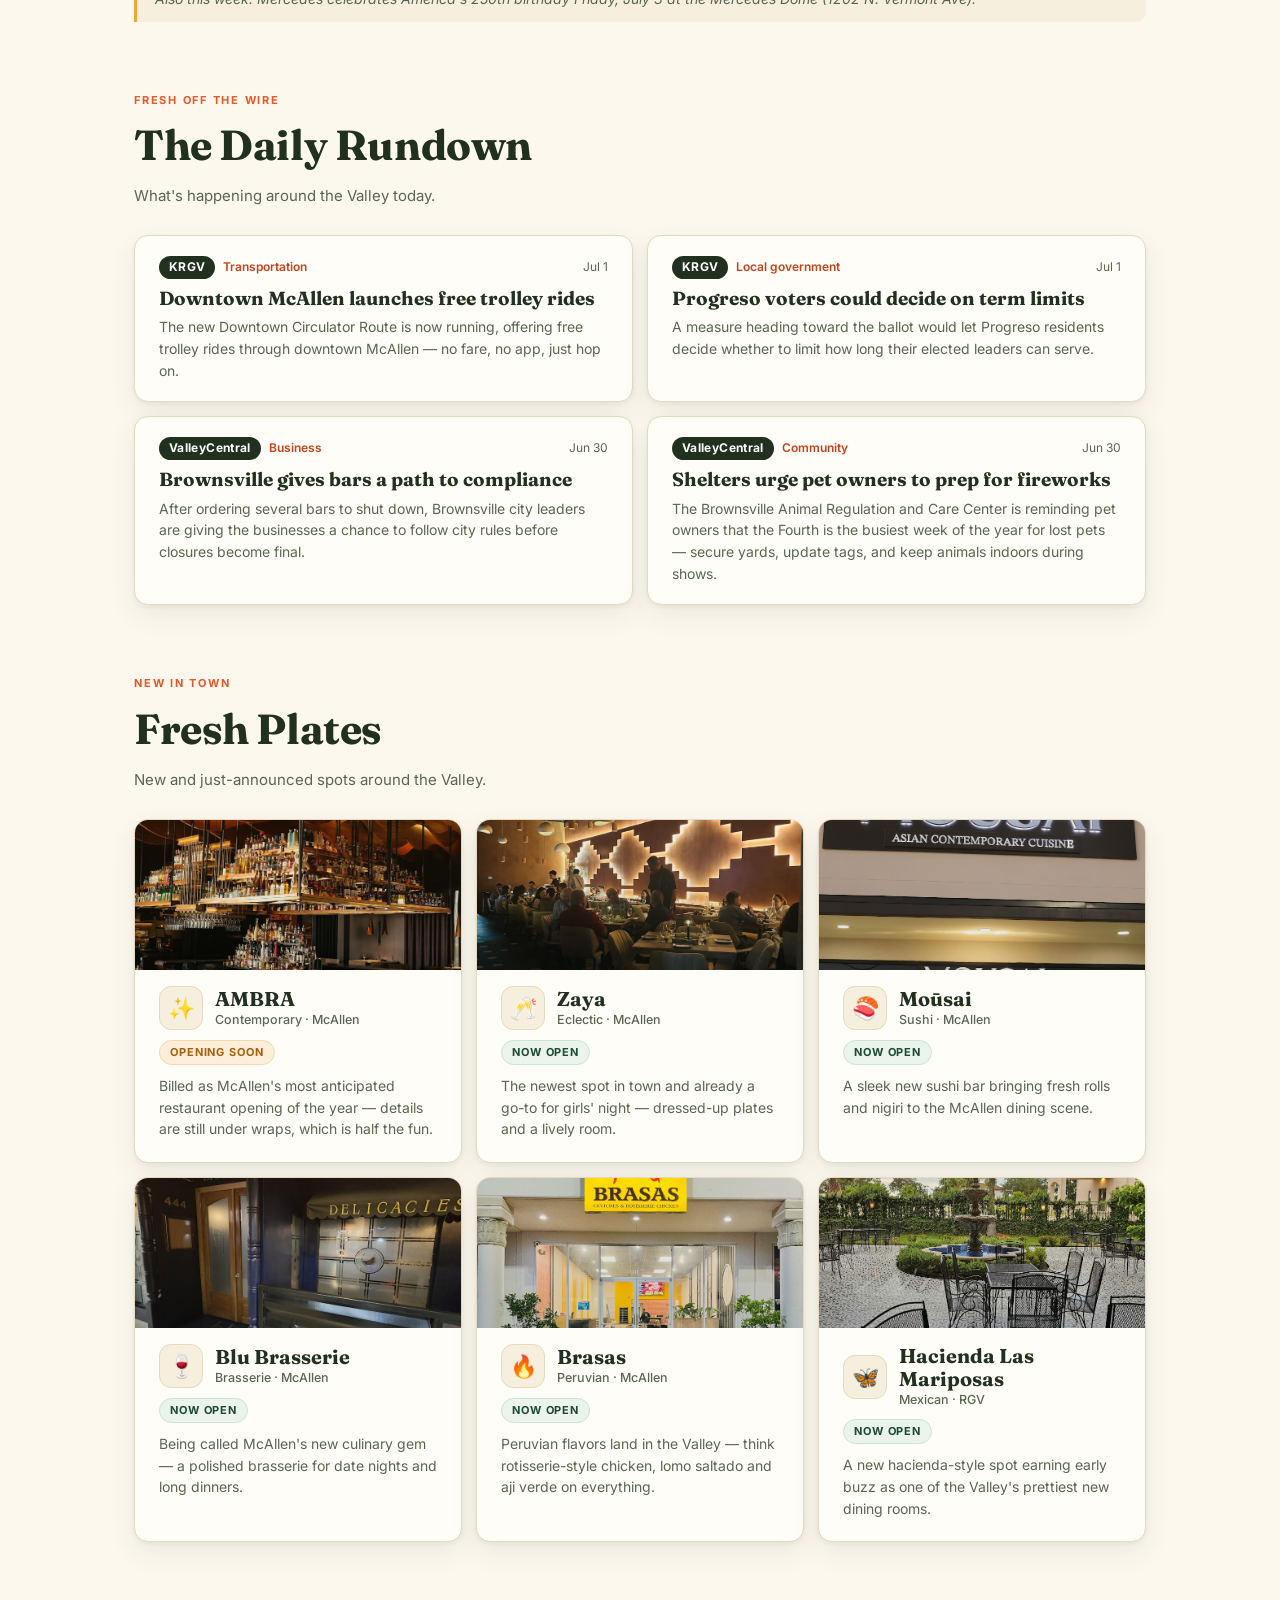
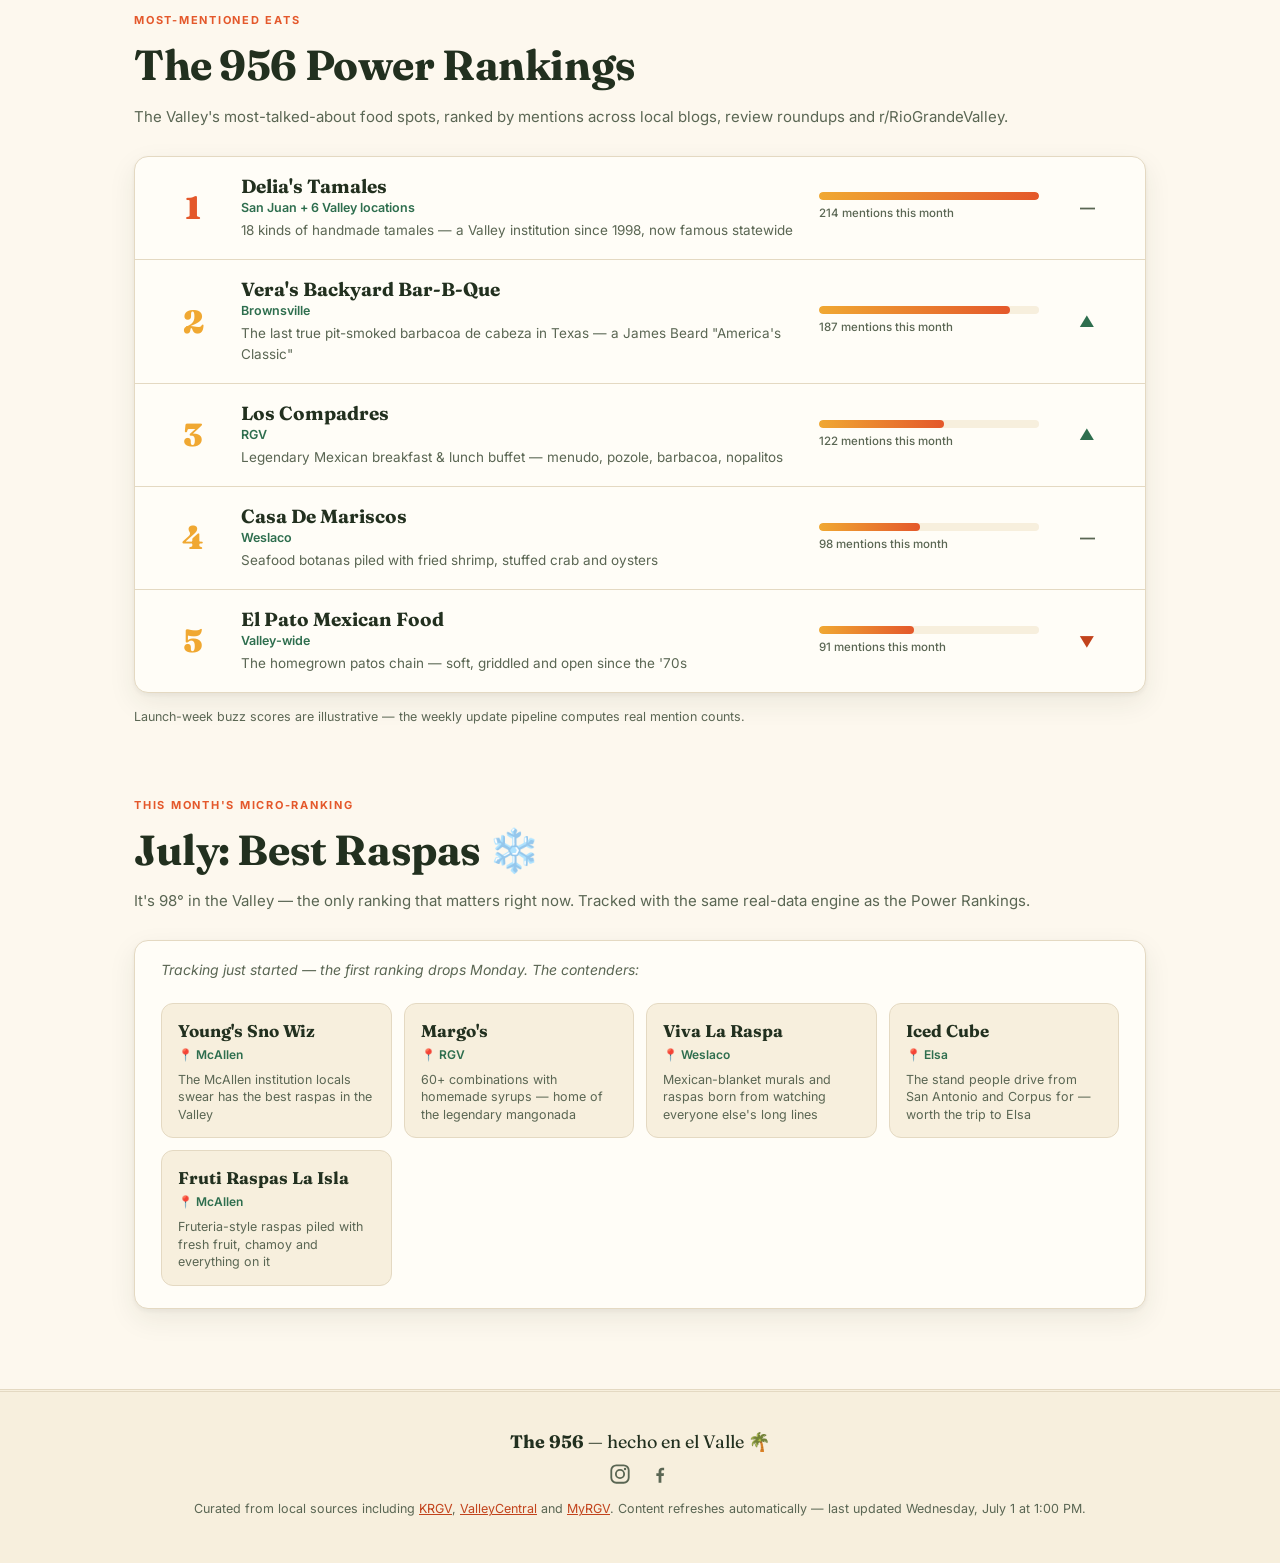
==== commit 513f2d55: "Social icons + monthly micro-ranking section (July: Best Raspas) - Footer links are now Instagram/Fa" ====
--- a/index.html
+++ b/index.html
@@ -80,15 +80,27 @@
       <p class="fineprint" id="rank-disclaimer"></p>
     </section>
 
+    <section id="micro" class="section">
+      <div class="section-head">
+        <span class="overline" data-ui="ov-micro">This month's micro-ranking</span>
+        <h2 id="micro-title">—</h2>
+        <p class="section-note" data-note="micro"></p>
+      </div>
+      <div class="micro-card" id="micro-card"></div>
+    </section>
+
   </main>
 
   <footer class="footer">
     <div class="wrap">
       <p><strong>The 956</strong> — hecho en el Valle 🌴</p>
       <p class="social-links">
-        <a href="https://www.instagram.com/the956rgv/" target="_blank" rel="noopener">Instagram @the956rgv</a>
-        <span class="dot">·</span>
-        <a href="https://www.facebook.com/the956" target="_blank" rel="noopener">Facebook</a>
+        <a href="https://www.instagram.com/the956rgv/" target="_blank" rel="noopener" aria-label="The 956 on Instagram">
+          <svg viewBox="0 0 24 24" fill="none" stroke="currentColor" stroke-width="2" width="22" height="22" aria-hidden="true"><rect x="2.5" y="2.5" width="19" height="19" rx="5.5"/><circle cx="12" cy="12" r="4.5"/><circle cx="17.5" cy="6.5" r="1.3" fill="currentColor" stroke="none"/></svg>
+        </a>
+        <a href="https://www.facebook.com/the956" target="_blank" rel="noopener" aria-label="The 956 on Facebook">
+          <svg viewBox="0 0 24 24" fill="currentColor" width="22" height="22" aria-hidden="true"><path d="M13.5 21.5v-7.4h2.5l.4-2.9h-2.9V9.3c0-.85.23-1.43 1.45-1.43h1.55V5.27c-.27-.04-1.19-.12-2.26-.12-2.24 0-3.77 1.37-3.77 3.88v2.17H8v2.9h2.47v7.4h3.03z"/></svg>
+        </a>
       </p>
       <p class="fineprint">
         <span data-ui="footer-curated">Curated from local sources including <a href="https://www.krgv.com/news" target="_blank" rel="noopener">KRGV</a>,
--- a/assets/style.css
+++ b/assets/style.css
@@ -501,6 +501,41 @@
   margin-right: 10px;
 }
 
+/* ————— monthly micro-ranking ————— */
+
+.micro-card {
+  background: var(--card);
+  border: 1px solid var(--line);
+  border-radius: var(--radius);
+  box-shadow: var(--shadow);
+  overflow: hidden;
+}
+
+.micro-measuring {
+  padding: 18px 26px 6px;
+  font-size: 14px;
+  font-style: italic;
+  color: var(--ink-soft);
+}
+
+.micro-contenders {
+  display: grid;
+  grid-template-columns: repeat(auto-fill, minmax(200px, 1fr));
+  gap: 12px;
+  padding: 16px 26px 22px;
+}
+
+.micro-contender {
+  background: var(--paper-2);
+  border: 1px solid var(--line);
+  border-radius: 12px;
+  padding: 14px 16px;
+}
+
+.micro-name { font-family: var(--serif); font-weight: 700; font-size: 17px; }
+.micro-city { font-size: 12px; font-weight: 600; color: var(--palm); margin: 2px 0 6px; }
+.micro-known { font-size: 12.5px; color: var(--ink-soft); line-height: 1.4; }
+
 /* ————— footer ————— */
 
 .footer {
@@ -513,10 +548,9 @@
 
 .footer p:first-child { font-family: var(--serif); font-size: 18px; margin-bottom: 8px; }
 
-.social-links { font-size: 14px; font-weight: 600; }
-.social-links a { text-decoration: none; }
-.social-links a:hover { text-decoration: underline; }
-.social-links .dot { margin: 0 10px; color: var(--citrus); }
+.social-links { display: flex; justify-content: center; gap: 18px; margin-top: 4px; }
+.social-links a { color: var(--ink-soft); transition: color 0.15s ease, transform 0.15s ease; display: inline-flex; }
+.social-links a:hover { color: var(--sunset); transform: translateY(-1px); }
 
 .fineprint { font-size: 12.5px; color: var(--ink-soft); margin-top: 14px; }
 
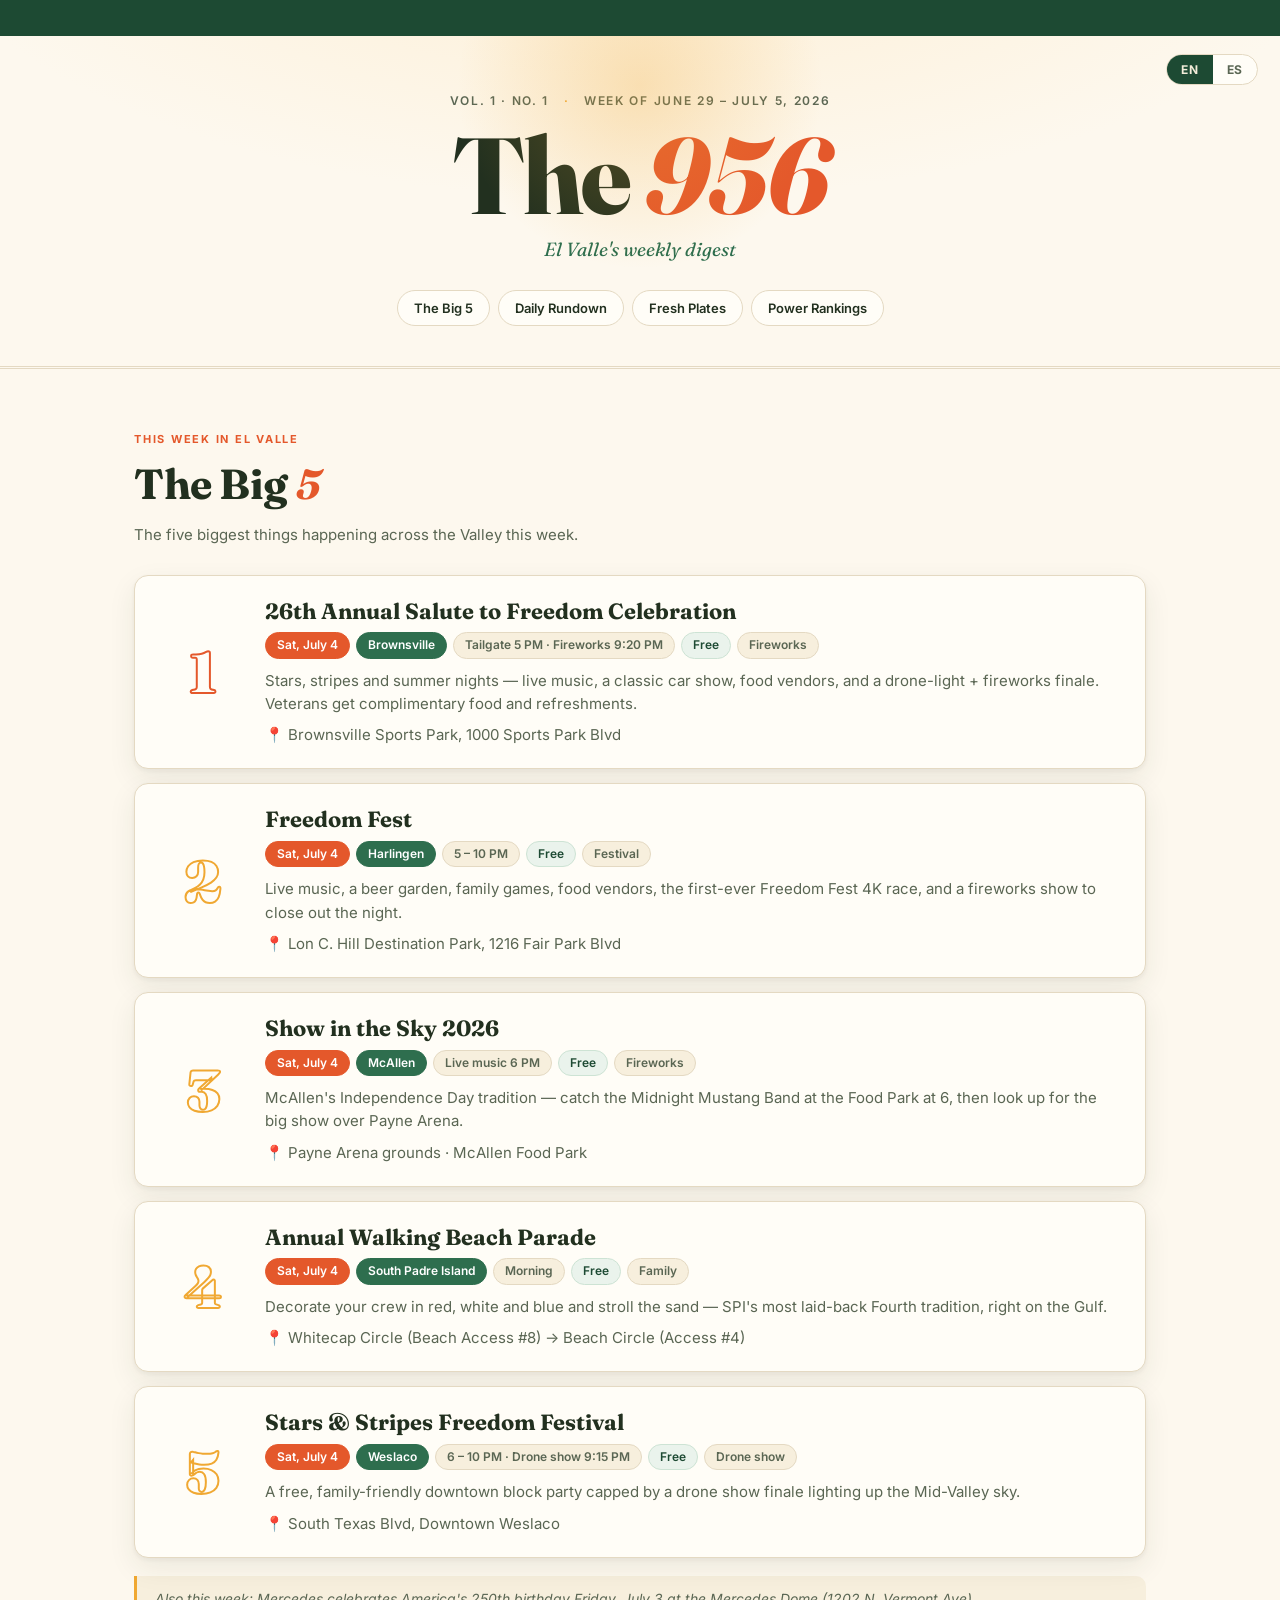
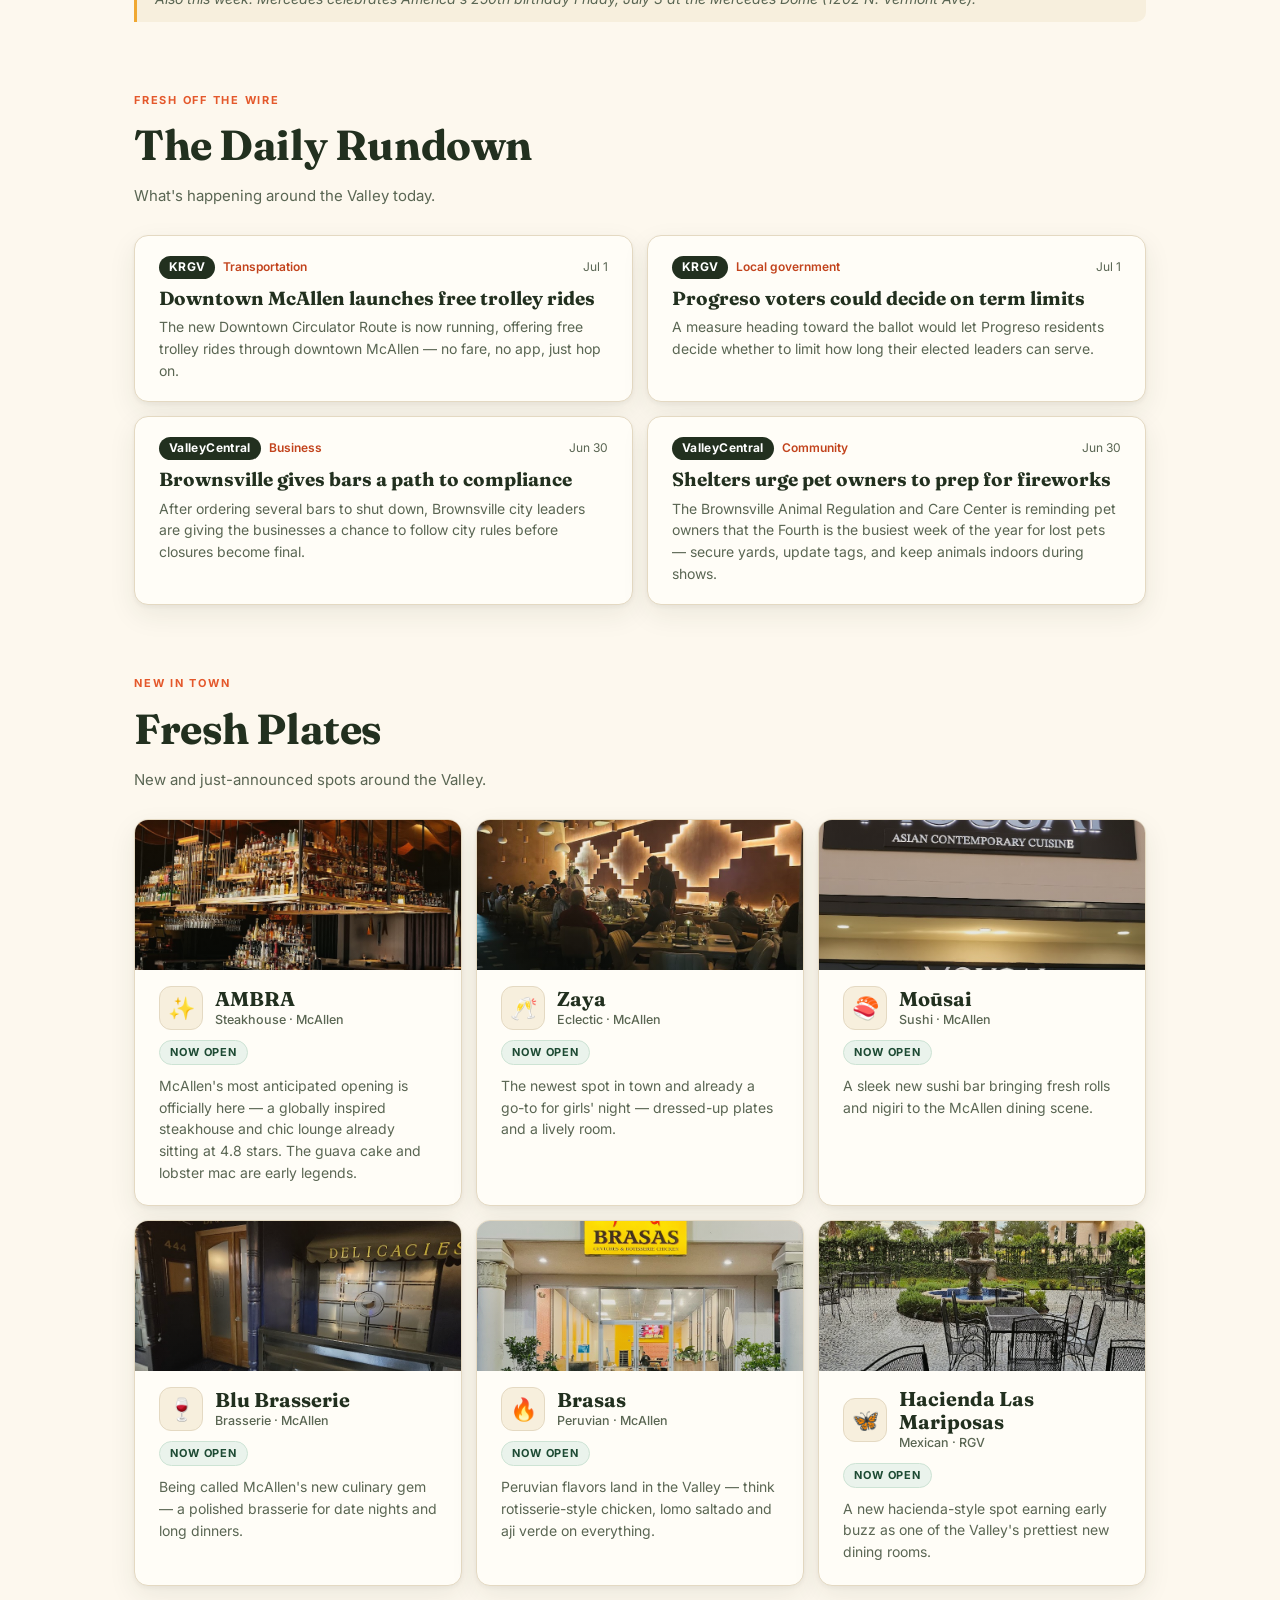
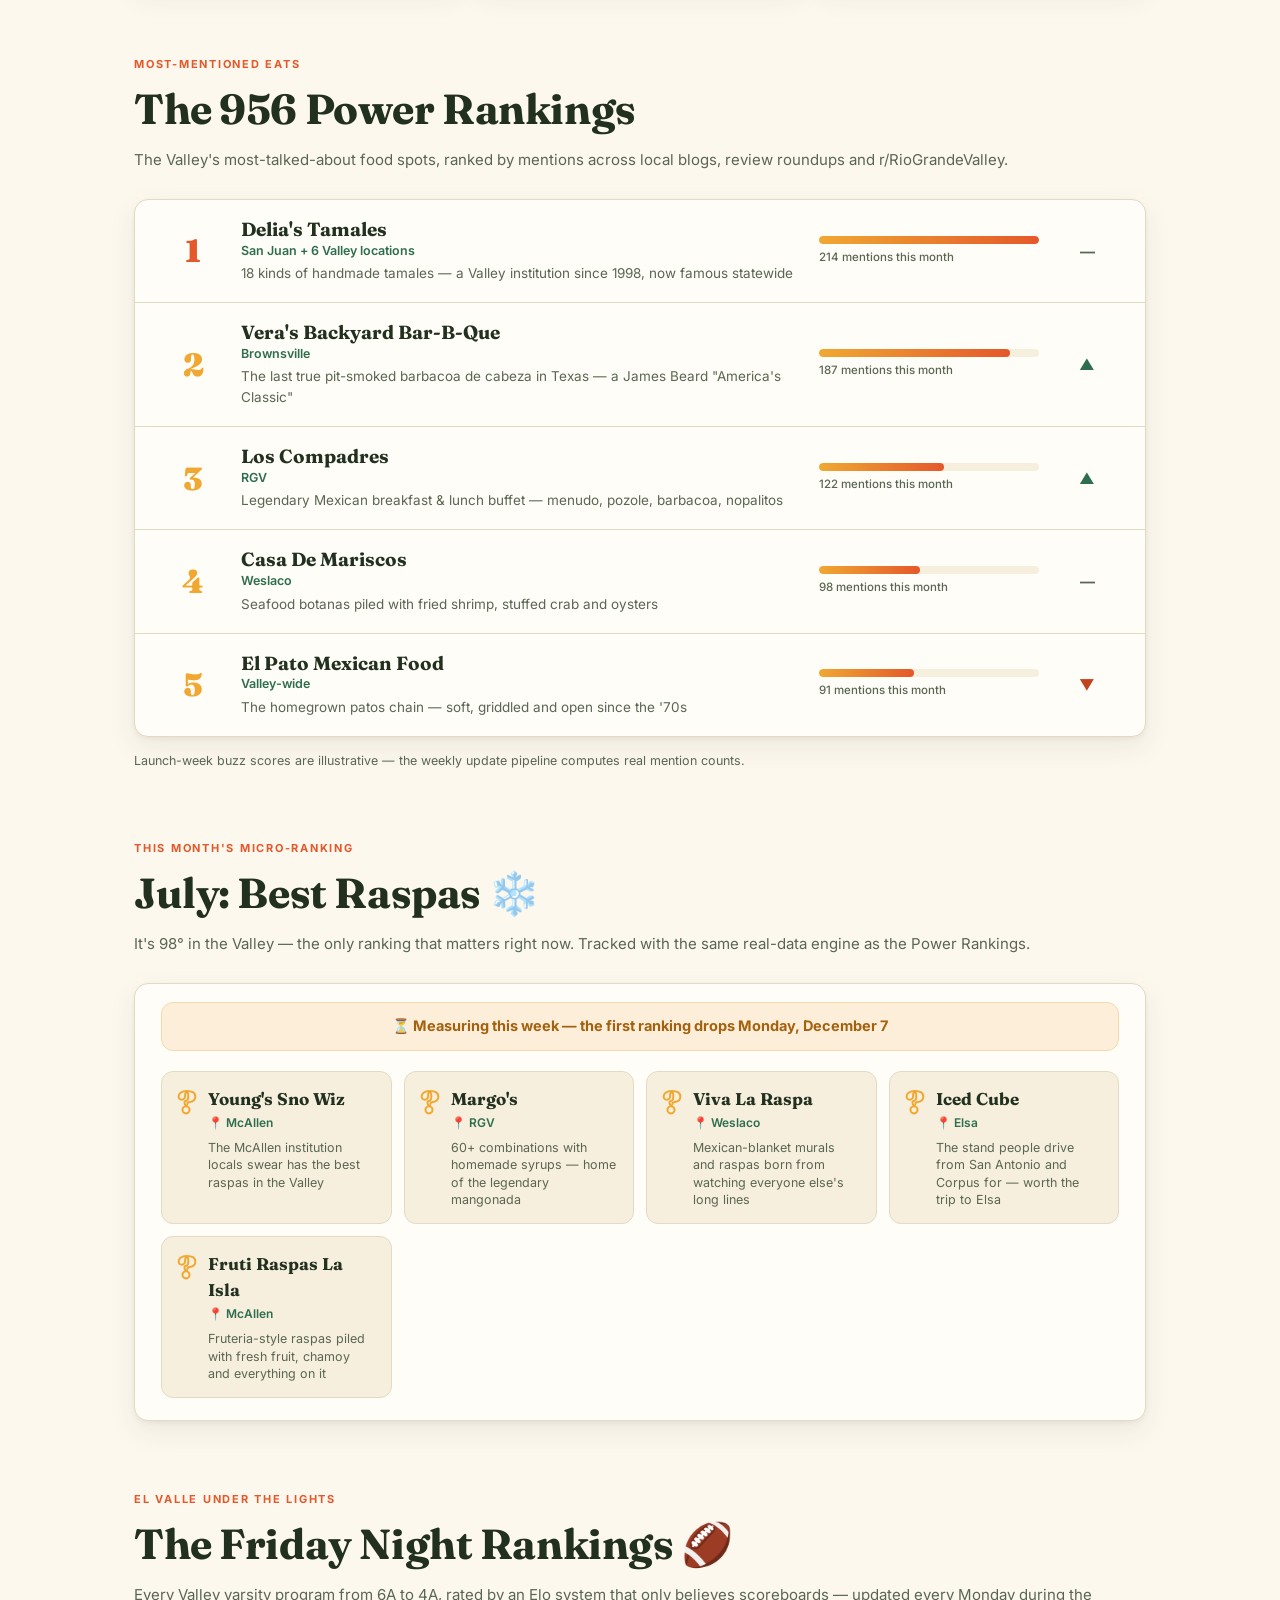
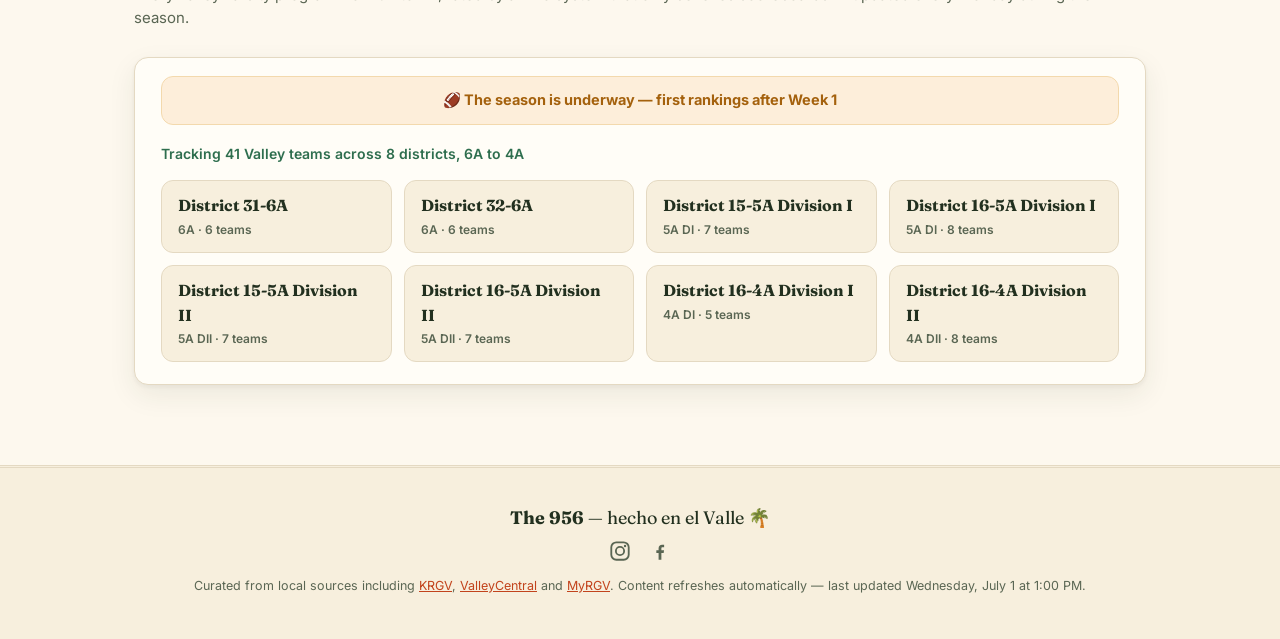
==== commit 8a9667cb: "Friday Night Rankings: HS football feature, dormant until kickoff - data/football.json: all 54 teams" ====
--- a/index.html
+++ b/index.html
@@ -89,6 +89,15 @@
       <div class="micro-card" id="micro-card"></div>
     </section>
 
+    <section id="football" class="section" style="display:none">
+      <div class="section-head">
+        <span class="overline" data-ui="ov-football">El Valle under the lights</span>
+        <h2 data-ui="h-football">The Friday Night Rankings 🏈</h2>
+        <p class="section-note" data-note="football"></p>
+      </div>
+      <div class="fb-card" id="football-card"></div>
+    </section>
+
   </main>
 
   <footer class="footer">
--- a/assets/style.css
+++ b/assets/style.css
@@ -511,16 +511,21 @@
   overflow: hidden;
 }
 
-.micro-measuring {
-  padding: 18px 26px 6px;
-  font-size: 14px;
-  font-style: italic;
-  color: var(--ink-soft);
+.micro-status {
+  margin: 18px 26px 4px;
+  padding: 12px 18px;
+  background: #fdeeda;
+  border: 1.5px solid #f3d9ad;
+  border-radius: 12px;
+  font-size: 14.5px;
+  font-weight: 700;
+  color: #a4610d;
+  text-align: center;
 }
 
 .micro-contenders {
   display: grid;
-  grid-template-columns: repeat(auto-fill, minmax(200px, 1fr));
+  grid-template-columns: repeat(auto-fill, minmax(230px, 1fr));
   gap: 12px;
   padding: 16px 26px 22px;
 }
@@ -530,11 +535,59 @@
   border: 1px solid var(--line);
   border-radius: 12px;
   padding: 14px 16px;
+  display: flex;
+  gap: 12px;
+  align-items: flex-start;
+}
+
+.micro-q {
+  font-family: var(--serif);
+  font-weight: 900;
+  font-size: 30px;
+  line-height: 1;
+  color: transparent;
+  -webkit-text-stroke: 2px var(--citrus);
+  flex-shrink: 0;
+  margin-top: 2px;
 }
 
 .micro-name { font-family: var(--serif); font-weight: 700; font-size: 17px; }
 .micro-city { font-size: 12px; font-weight: 600; color: var(--palm); margin: 2px 0 6px; }
 .micro-known { font-size: 12.5px; color: var(--ink-soft); line-height: 1.4; }
+
+/* ————— football ————— */
+
+.fb-card {
+  background: var(--card);
+  border: 1px solid var(--line);
+  border-radius: var(--radius);
+  box-shadow: var(--shadow);
+  overflow: hidden;
+}
+
+.fb-track {
+  padding: 14px 26px 0;
+  font-size: 14px;
+  font-weight: 600;
+  color: var(--palm);
+}
+
+.fb-districts {
+  display: grid;
+  grid-template-columns: repeat(auto-fill, minmax(190px, 1fr));
+  gap: 12px;
+  padding: 16px 26px 22px;
+}
+
+.fb-district {
+  background: var(--paper-2);
+  border: 1px solid var(--line);
+  border-radius: 12px;
+  padding: 12px 16px;
+}
+
+.fb-district-name { font-family: var(--serif); font-weight: 700; font-size: 16px; }
+.fb-district-meta { font-size: 12px; font-weight: 600; color: var(--ink-soft); margin-top: 3px; }
 
 /* ————— footer ————— */
 
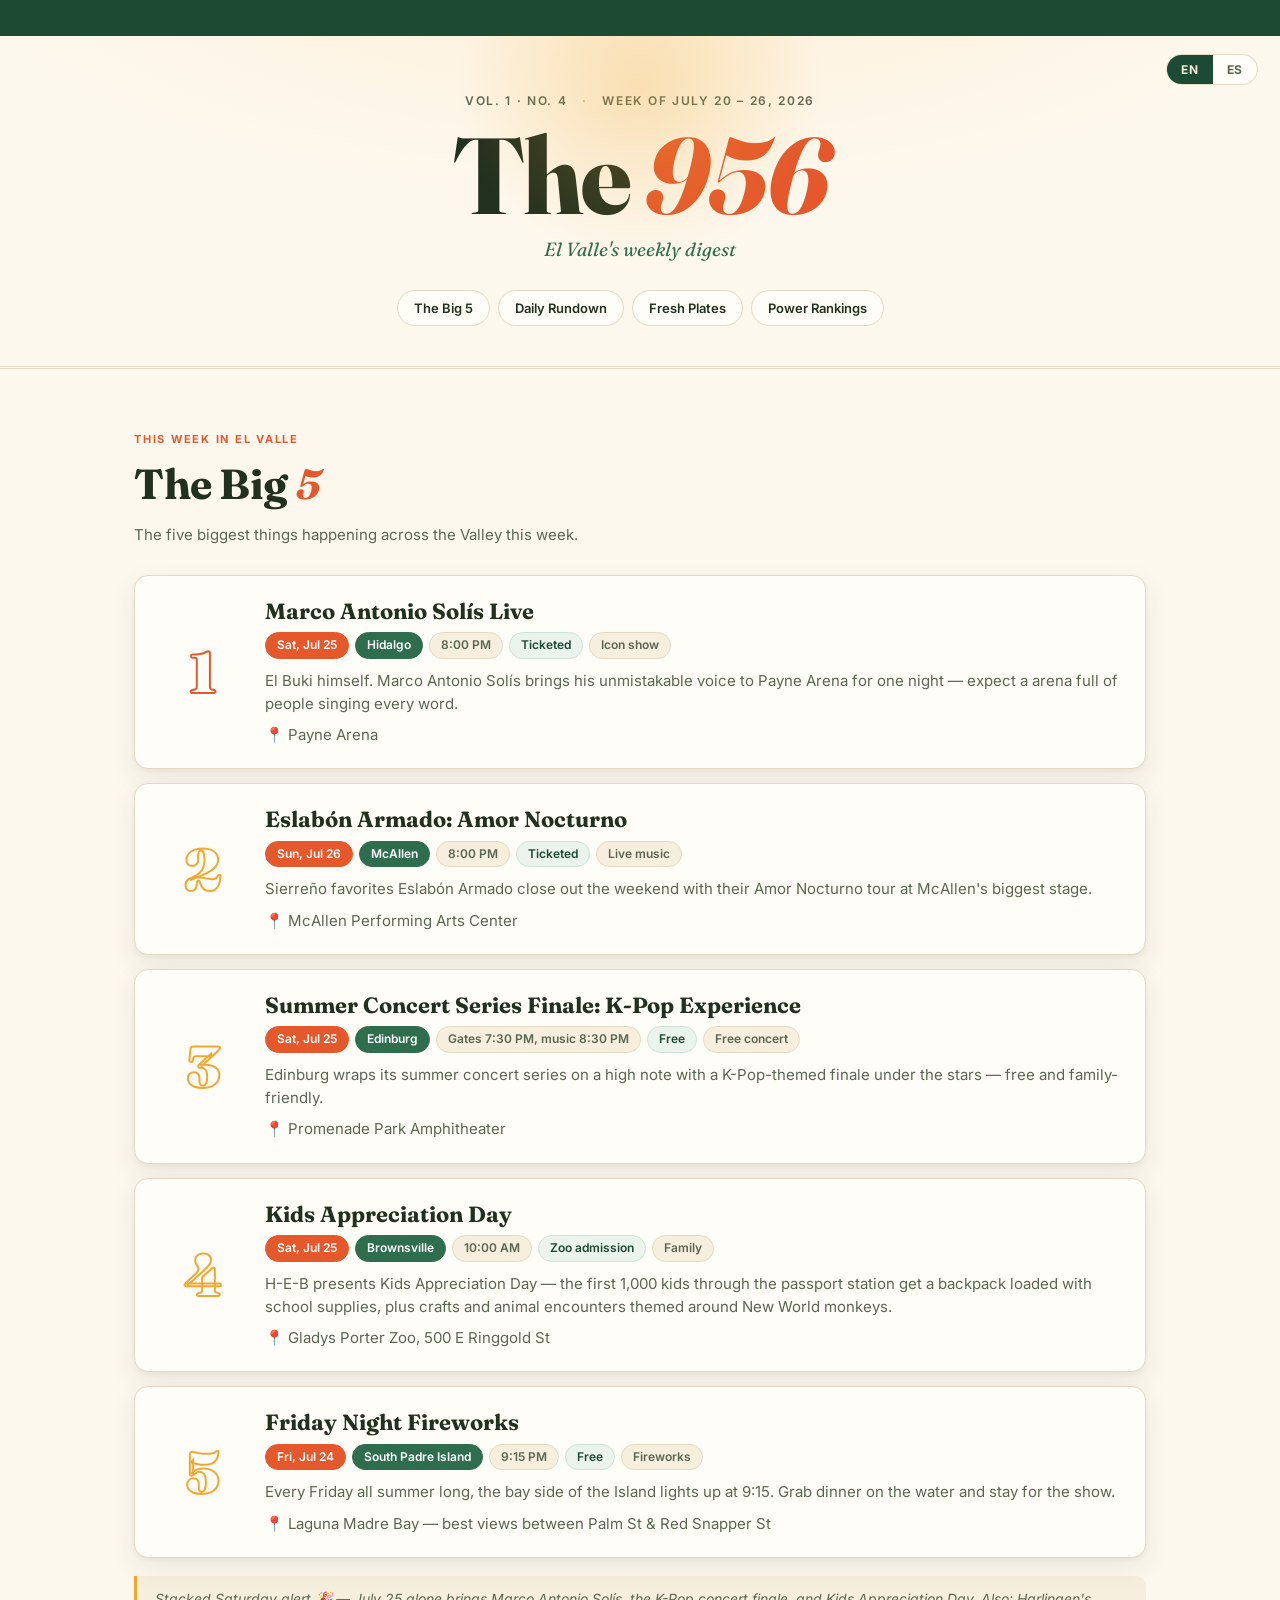
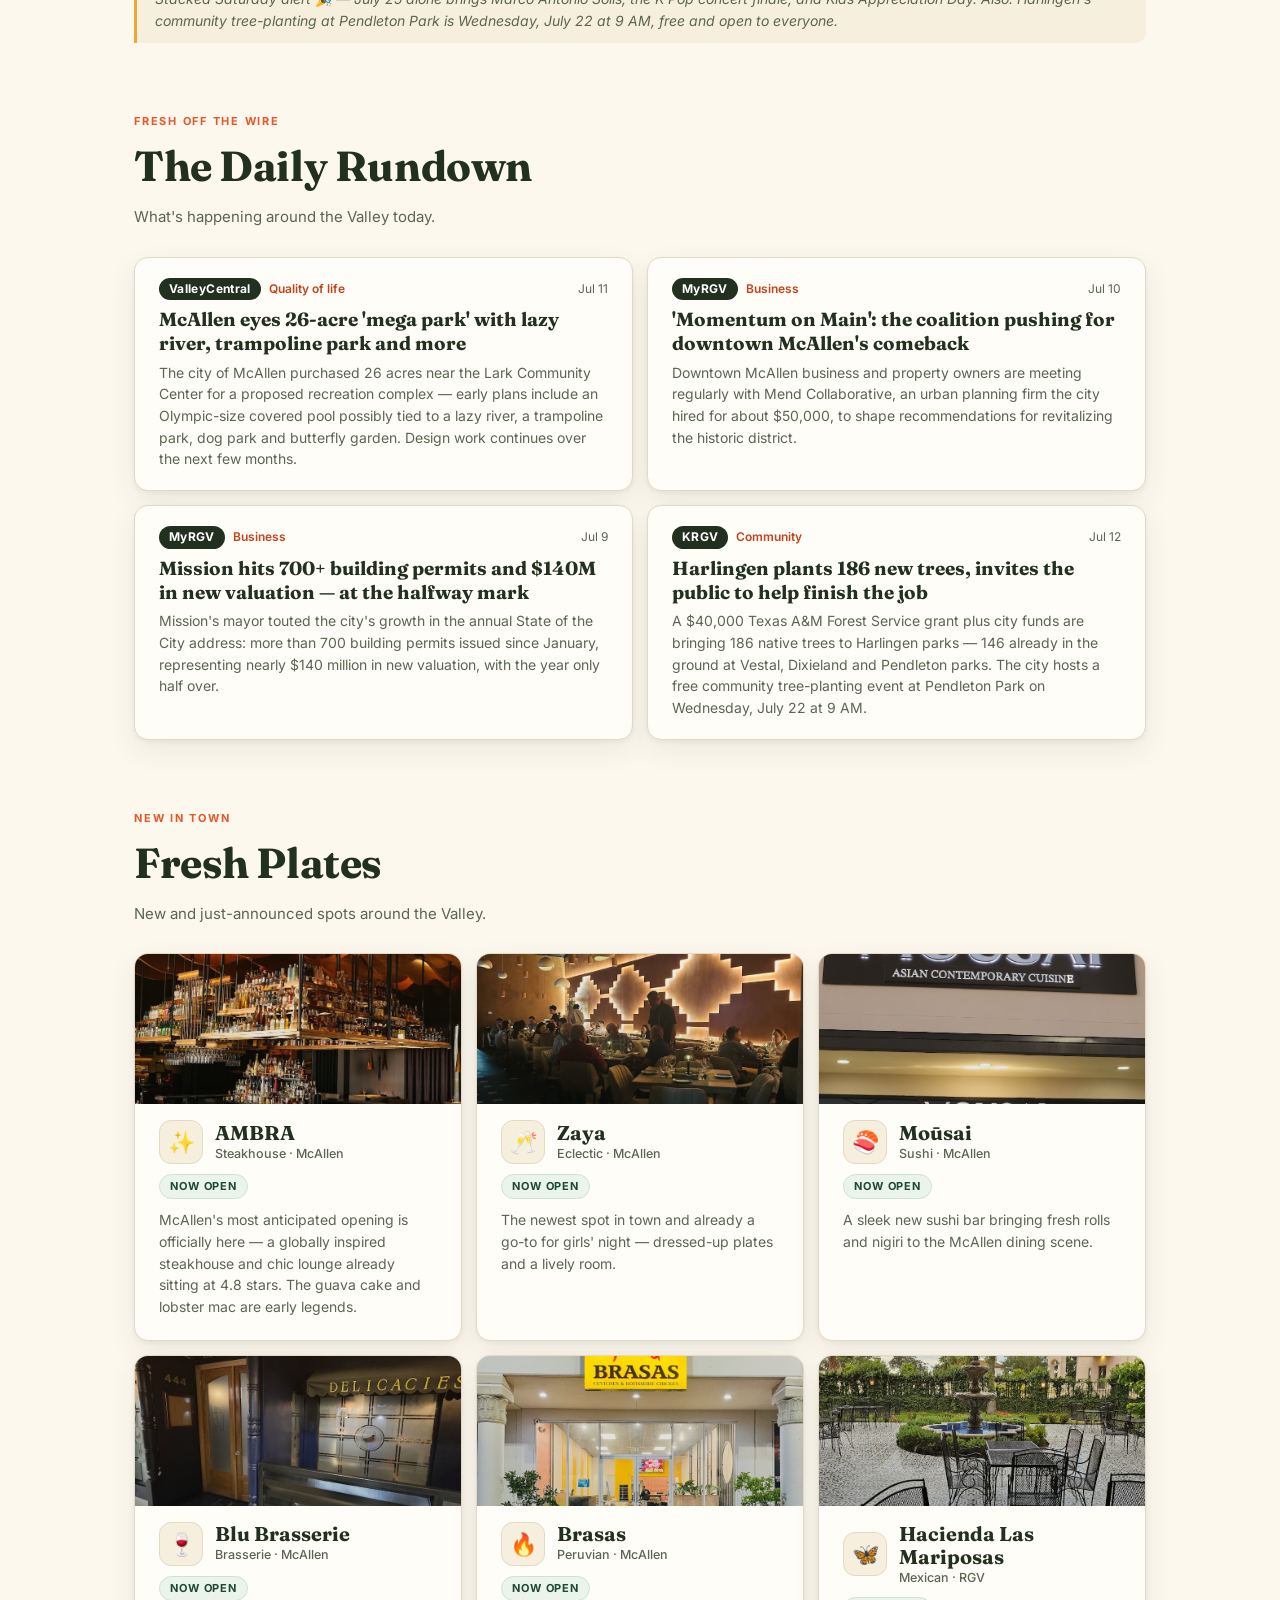
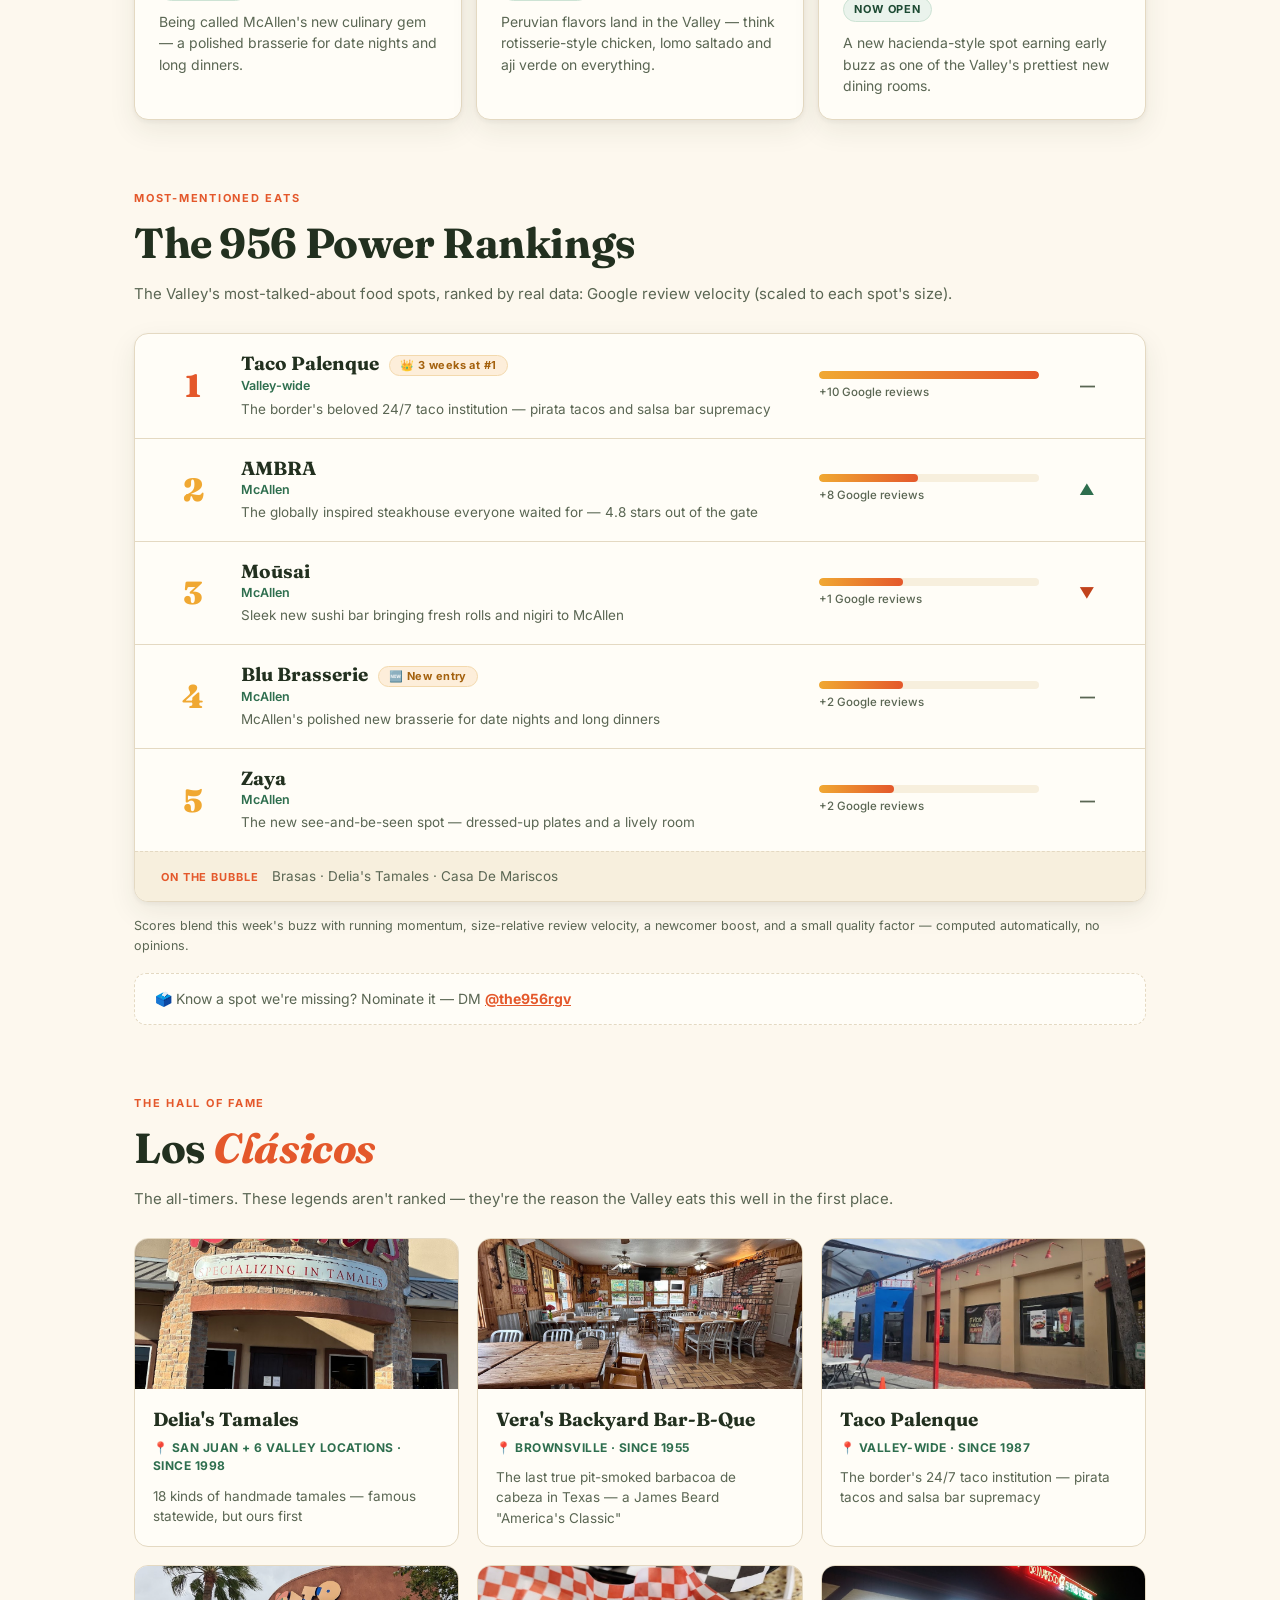
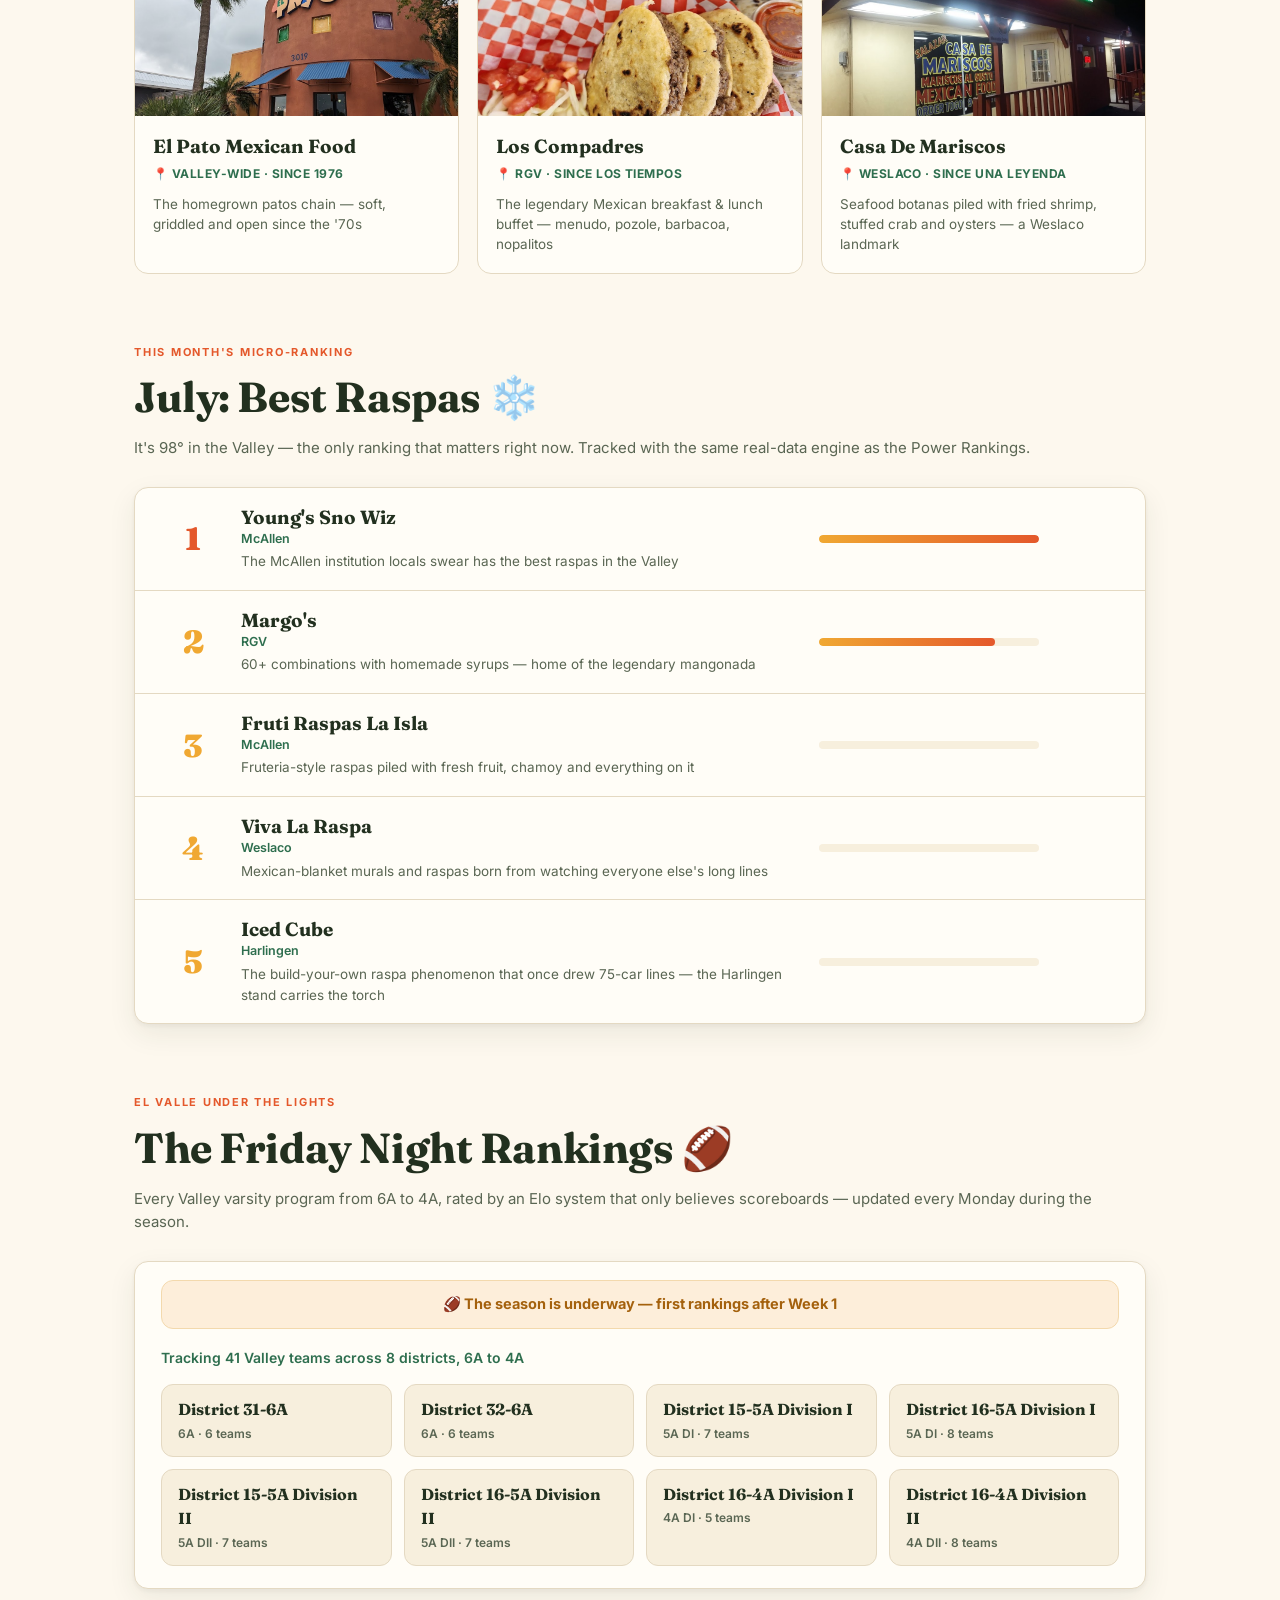
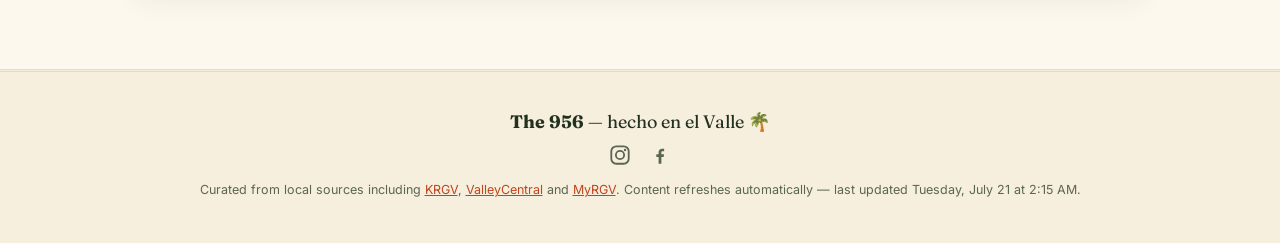
==== commit 78380f3d: "Los Clasicos hall of fame, wider watchlist, movement chips, winner stories The "make people care" pa" ====
--- a/index.html
+++ b/index.html
@@ -78,6 +78,16 @@
       </div>
       <div class="rank-list" id="rank-list"></div>
       <p class="fineprint" id="rank-disclaimer"></p>
+      <p class="nominate" data-ui="nominate">🗳️ Know a spot we're missing? Nominate it — DM <a href="https://www.instagram.com/the956rgv/" target="_blank" rel="noopener">@the956rgv</a></p>
+    </section>
+
+    <section id="classics" class="section" style="display:none">
+      <div class="section-head">
+        <span class="overline" data-ui="ov-classics">The hall of fame</span>
+        <h2 data-ui="h-classics">Los <em>Clásicos</em></h2>
+        <p class="section-note" data-note="classics"></p>
+      </div>
+      <div class="classics-grid" id="classics-grid"></div>
     </section>
 
     <section id="micro" class="section">
--- a/assets/style.css
+++ b/assets/style.css
@@ -607,6 +607,61 @@
 
 .fineprint { font-size: 12.5px; color: var(--ink-soft); margin-top: 14px; }
 
+.nominate {
+  margin-top: 18px;
+  padding: 14px 20px;
+  background: var(--card);
+  border: 1px dashed var(--line);
+  border-radius: 12px;
+  font-size: 14px;
+  color: var(--ink-soft);
+}
+.nominate a { color: var(--sunset); font-weight: 700; }
+
+/* ————— Los Clásicos (hall of fame) ————— */
+
+.classics-grid {
+  display: grid;
+  grid-template-columns: repeat(auto-fill, minmax(280px, 1fr));
+  gap: 18px;
+}
+.classic-card {
+  background: var(--card);
+  border: 1px solid var(--line);
+  border-radius: var(--radius);
+  overflow: hidden;
+  display: flex;
+  flex-direction: column;
+}
+.classic-photo {
+  width: 100%;
+  height: 150px;
+  object-fit: cover;
+  display: block;
+  filter: saturate(0.92);
+}
+.classic-body { padding: 16px 18px 18px; }
+.classic-name {
+  font-family: var(--serif);
+  font-weight: 700;
+  font-size: 19px;
+  color: var(--ink);
+}
+.classic-meta {
+  font-size: 12px;
+  font-weight: 700;
+  letter-spacing: 0.04em;
+  text-transform: uppercase;
+  color: var(--palm);
+  margin-top: 4px;
+}
+.classic-known {
+  font-size: 13.5px;
+  line-height: 1.5;
+  color: var(--ink-soft);
+  margin-top: 10px;
+}
+
 /* ————— responsive ————— */
 
 @media (max-width: 760px) {
